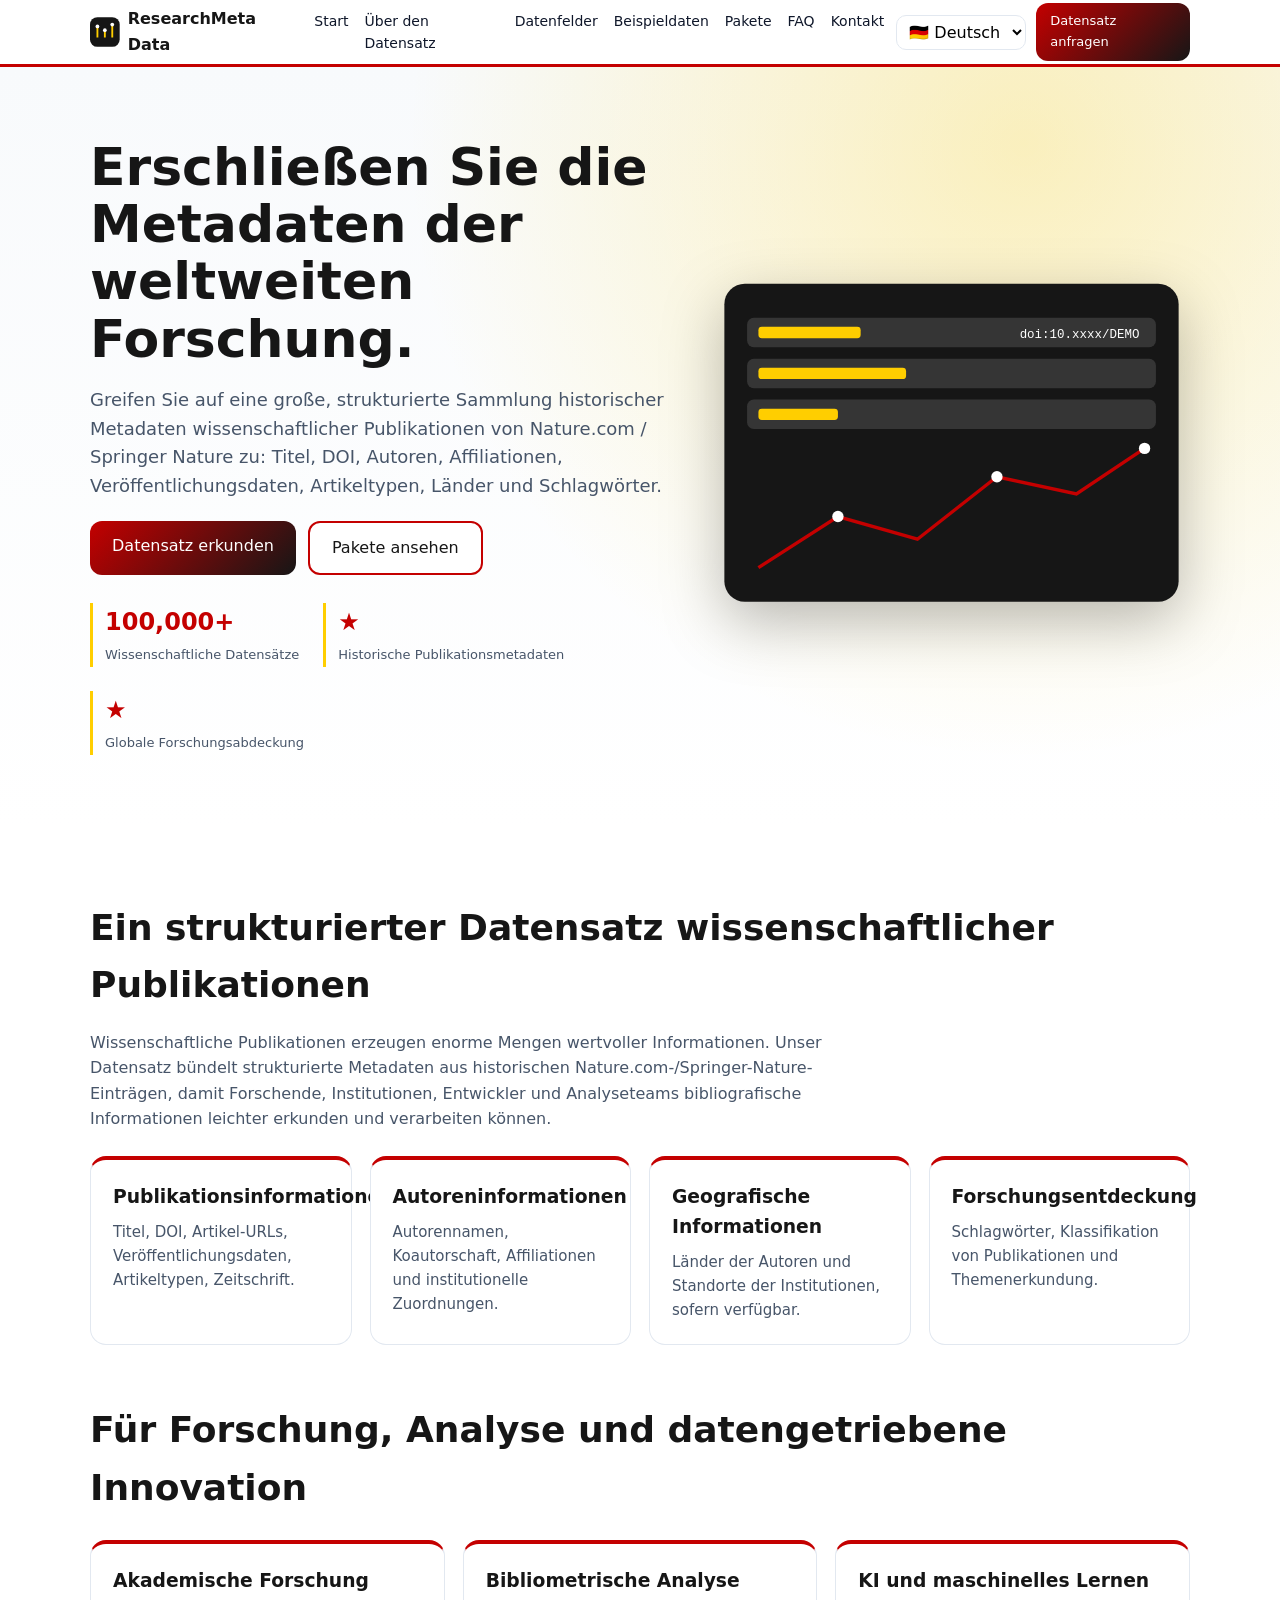
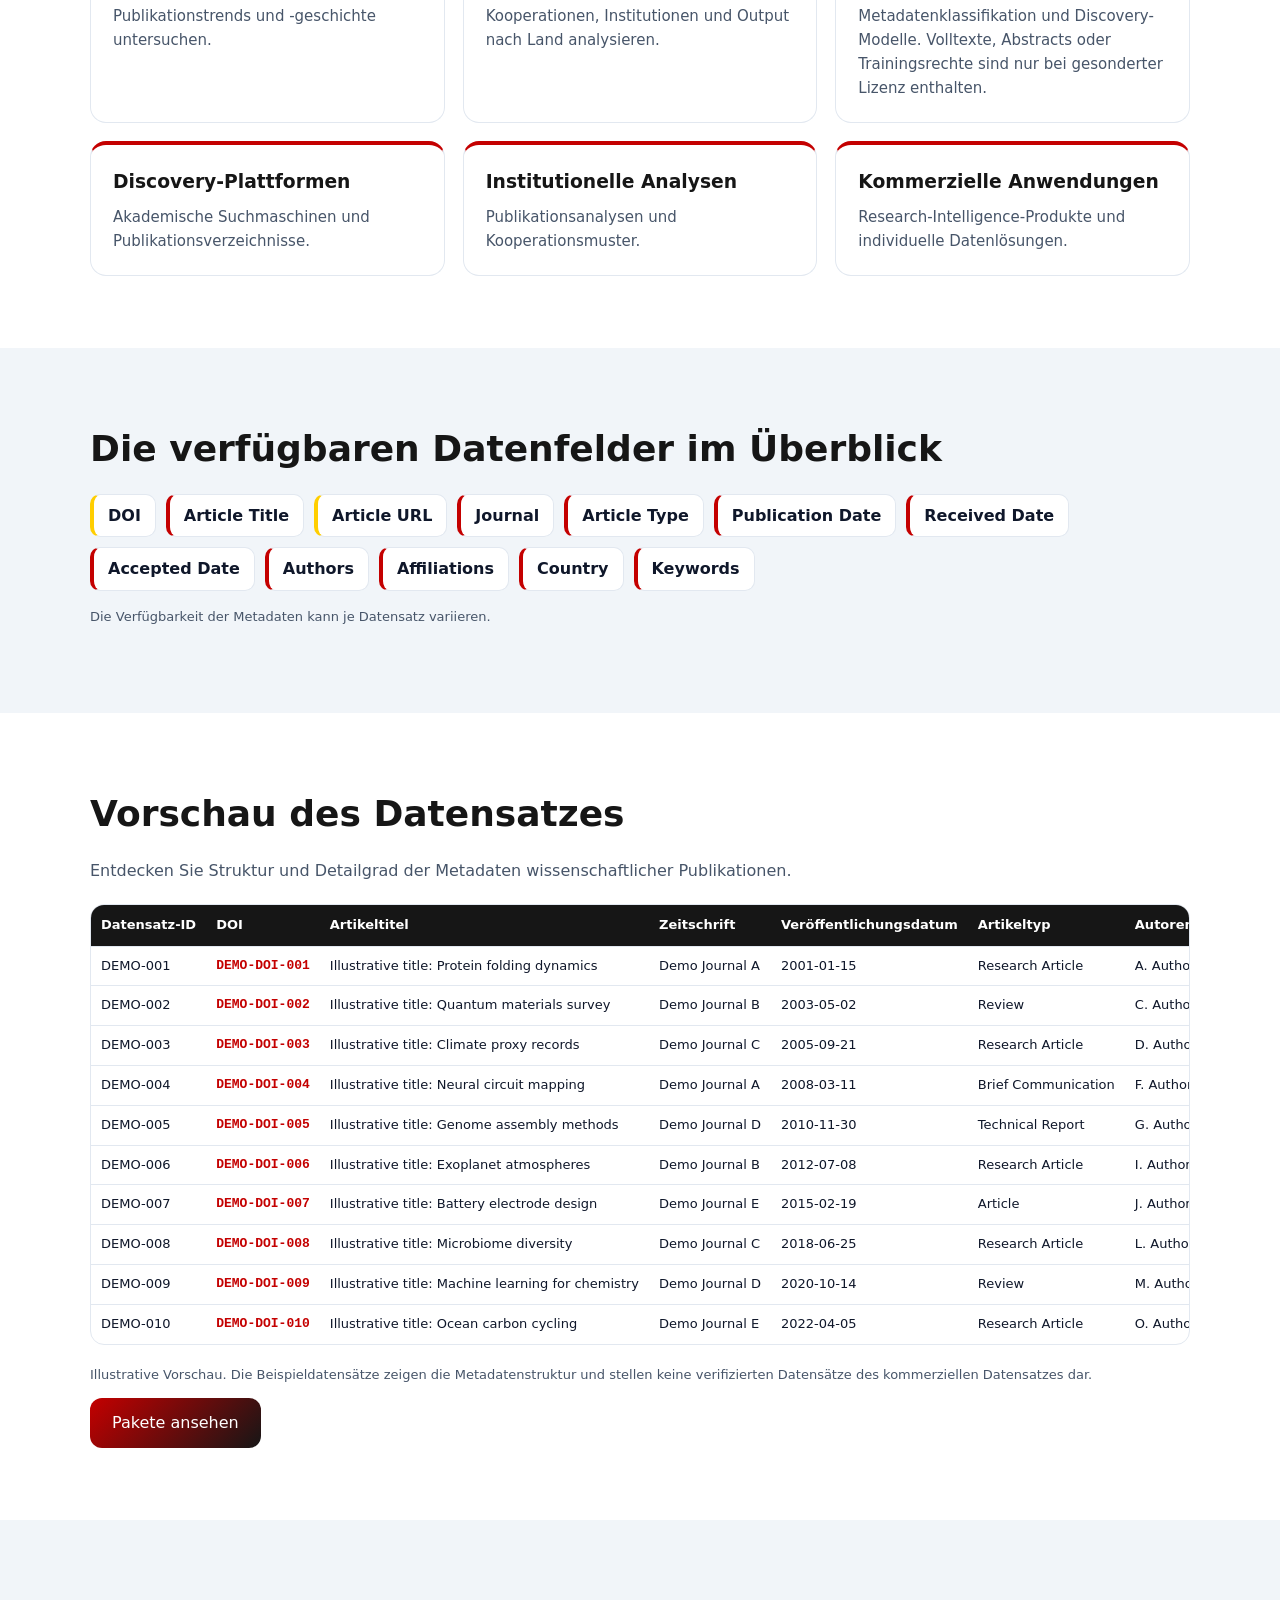
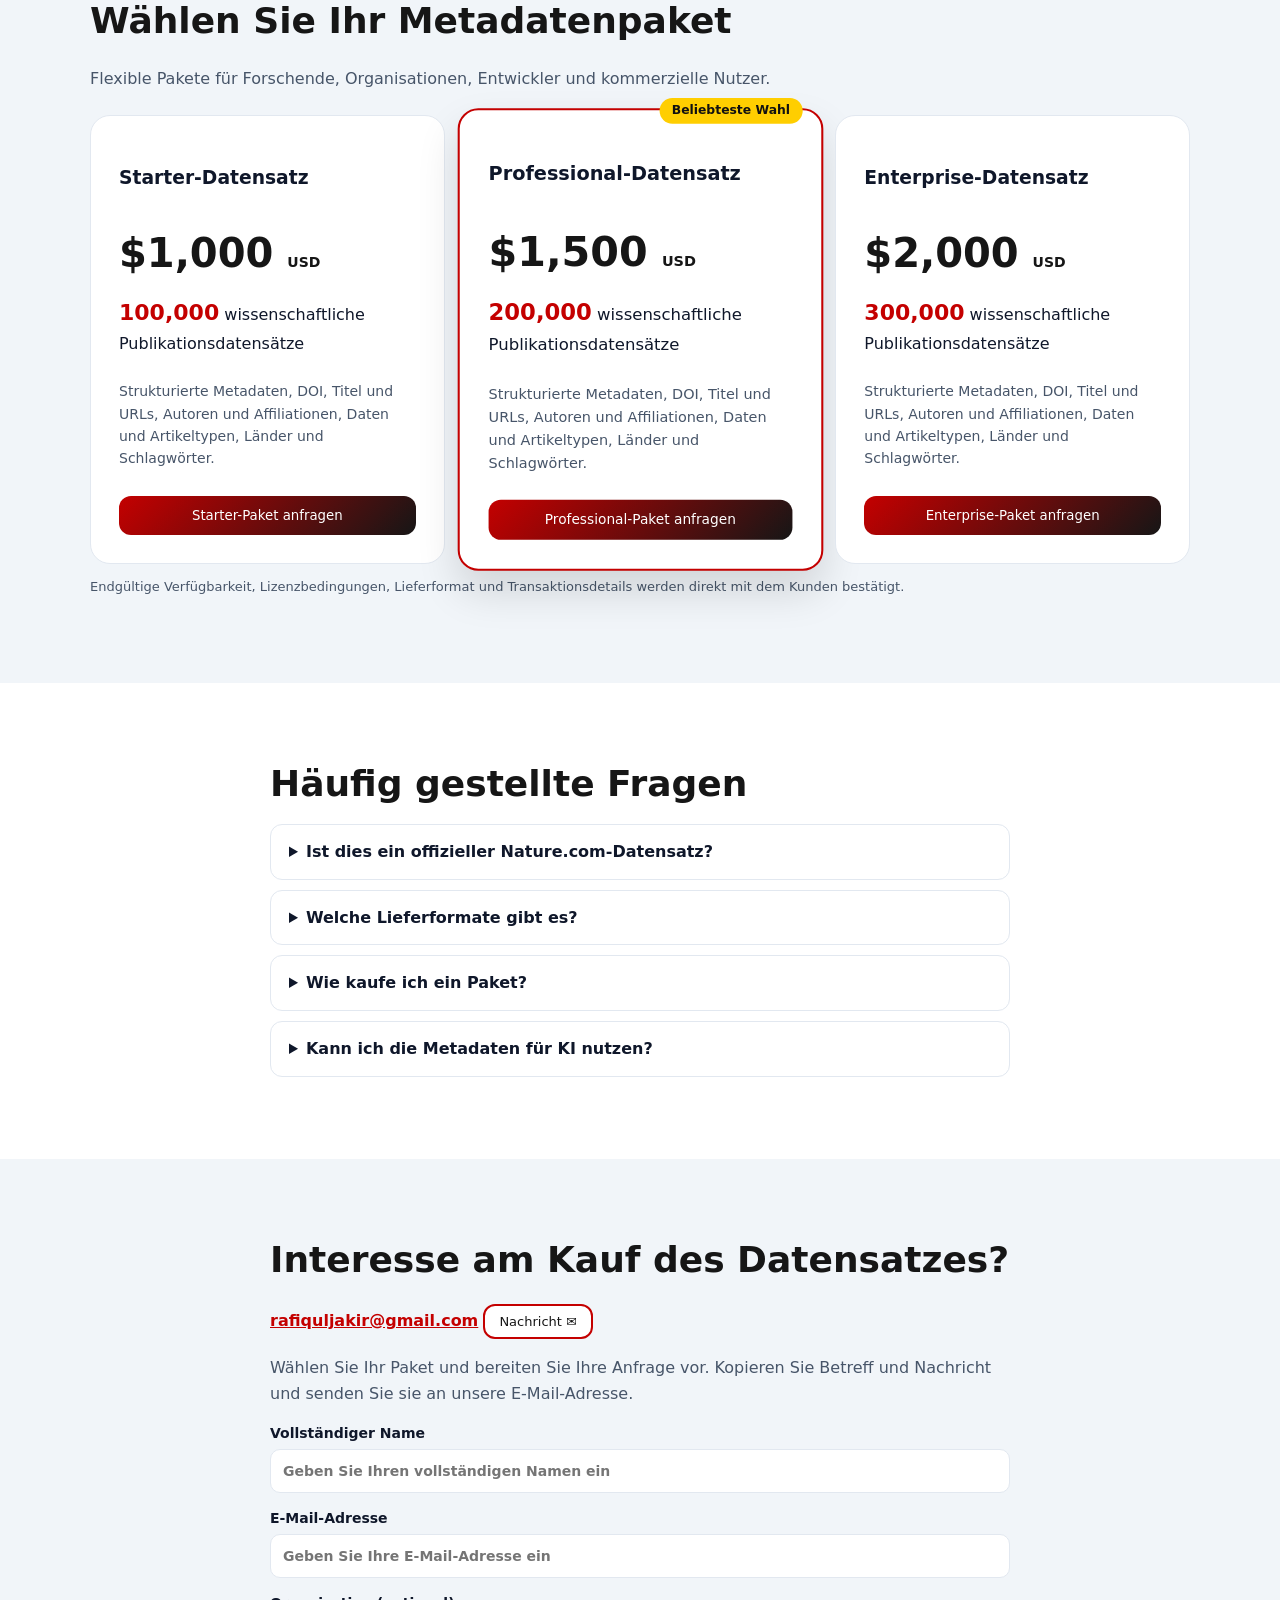
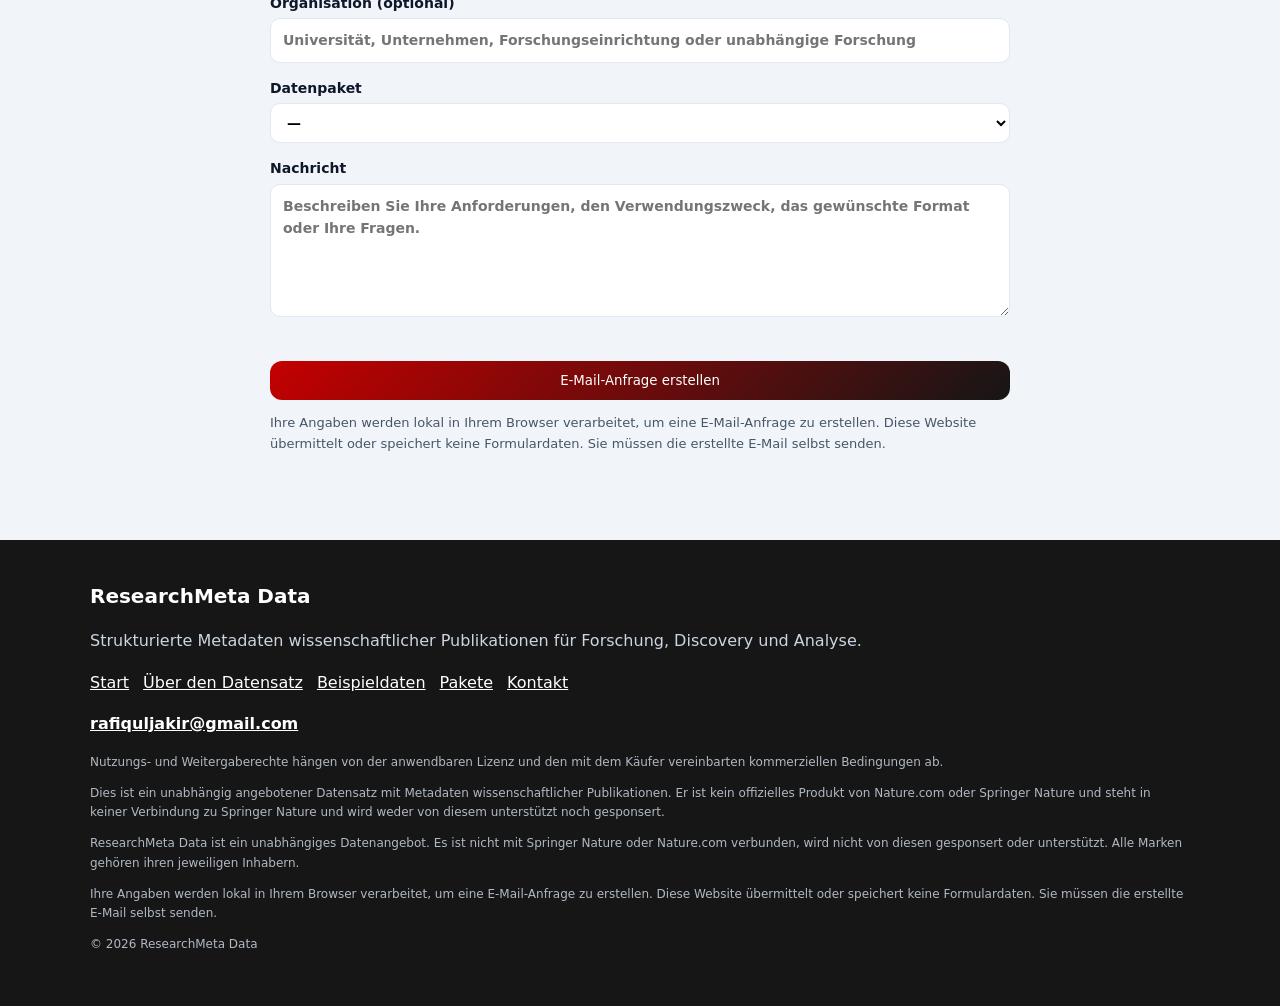
==== de/index.html @ b7a29792 "first commit" ====
<!DOCTYPE html>
<html lang="de" data-theme="de"><head><meta charset="utf-8"><meta name="viewport" content="width=device-width,initial-scale=1">
<title>Nature.com-Metadatensatz | Metadaten wissenschaftlicher Publikationen – ResearchMeta Data</title><meta name="description" content="Unabhängiger Datensatz mit über 100.000 historischen Metadaten wissenschaftlicher Publikationen: DOI, Titel, Autoren, Affiliationen, Länder, Schlagwörter."><meta name="robots" content="index,follow,max-snippet:-1,max-image-preview:large">
<link rel="canonical" href="https://YOUR-USERNAME.github.io/YOUR-REPO/de/"><link rel="alternate" hreflang="en" href="https://YOUR-USERNAME.github.io/YOUR-REPO/"><link rel="alternate" hreflang="es" href="https://YOUR-USERNAME.github.io/YOUR-REPO/es/"><link rel="alternate" hreflang="fr" href="https://YOUR-USERNAME.github.io/YOUR-REPO/fr/"><link rel="alternate" hreflang="it" href="https://YOUR-USERNAME.github.io/YOUR-REPO/it/"><link rel="alternate" hreflang="de" href="https://YOUR-USERNAME.github.io/YOUR-REPO/de/"><link rel="alternate" hreflang="x-default" href="https://YOUR-USERNAME.github.io/YOUR-REPO/">
<meta property="og:type" content="website"><meta property="og:title" content="Nature.com-Metadatensatz | Metadaten wissenschaftlicher Publikationen – ResearchMeta Data"><meta property="og:description" content="Unabhängiger Datensatz mit über 100.000 historischen Metadaten wissenschaftlicher Publikationen: DOI, Titel, Autoren, Affiliationen, Länder, Schlagwörter."><meta property="og:url" content="https://YOUR-USERNAME.github.io/YOUR-REPO/de/"><meta property="og:locale" content="de">
<meta name="twitter:card" content="summary"><meta name="twitter:title" content="Nature.com-Metadatensatz | Metadaten wissenschaftlicher Publikationen – ResearchMeta Data"><meta name="twitter:description" content="Unabhängiger Datensatz mit über 100.000 historischen Metadaten wissenschaftlicher Publikationen: DOI, Titel, Autoren, Affiliationen, Länder, Schlagwörter.">
<link rel="icon" href="../assets/favicon.svg" type="image/svg+xml"><link rel="stylesheet" href="../styles.css">
<script type="application/ld+json">{"@context": "https://schema.org", "@graph": [{"@type": "Organization", "name": "ResearchMeta Data", "url": "https://YOUR-USERNAME.github.io/YOUR-REPO/de/", "email": "rafiquljakir@gmail.com"}, {"@type": "WebSite", "name": "ResearchMeta Data", "url": "https://YOUR-USERNAME.github.io/YOUR-REPO/de/", "inLanguage": "de"}, {"@type": "Dataset", "name": "Scientific Publication Metadata Dataset", "description": "Unabhängiger Datensatz mit über 100.000 historischen Metadaten wissenschaftlicher Publikationen: DOI, Titel, Autoren, Affiliationen, Länder, Schlagwörter.", "url": "https://YOUR-USERNAME.github.io/YOUR-REPO/de/", "inLanguage": "de", "creator": {"@type": "Organization", "name": "ResearchMeta Data"}, "variableMeasured": ["DOI", "Article Title", "Article URL", "Journal", "Article Type", "Publication Date", "Received Date", "Accepted Date", "Authors", "Affiliations", "Country", "Keywords"]}]}</script></head>
<body><a class="skip" href="#about">Skip to content</a>
<header class="nav"><div class="wrap bar"><a class="brand" href="#home"><svg width="30" height="30" viewBox="0 0 32 32" aria-hidden="true"><rect width="32" height="32" rx="8" fill="var(--b)"/><g fill="none" stroke="var(--c)" stroke-width="2"><path d="M8 22V10M16 22V14M24 22V8"/></g><circle cx="8" cy="10" r="2" fill="#fff"/><circle cx="16" cy="14" r="2" fill="#fff"/><circle cx="24" cy="8" r="2" fill="#fff"/></svg>ResearchMeta Data</a>
<nav id="menu" aria-label="Main"><a href="#home">Start</a><a href="#about">Über den Datensatz</a><a href="#fields">Datenfelder</a><a href="#sample">Beispieldaten</a><a href="#packages">Pakete</a><a href="#faq">FAQ</a><a href="#contact">Kontakt</a></nav>
<div class="right"><select id="lang" aria-label="Language"><option value="../" data-l="en">🇬🇧 English</option><option value="../es/" data-l="es">🇪🇸 Español</option><option value="../fr/" data-l="fr">🇫🇷 Français</option><option value="../it/" data-l="it">🇮🇹 Italiano</option><option value="../de/" selected data-l="de">🇩🇪 Deutsch</option></select><a class="btn sm" href="#contact">Datensatz anfragen</a><button id="burger" aria-label="Menu" aria-expanded="false">☰</button></div></div></header>
<main>
<section id="home" class="hero"><div class="wrap two"><div><h1>Erschließen Sie die Metadaten der weltweiten Forschung.</h1><p class="lead">Greifen Sie auf eine große, strukturierte Sammlung historischer Metadaten wissenschaftlicher Publikationen von Nature.com / Springer Nature zu: Titel, DOI, Autoren, Affiliationen, Veröffentlichungsdaten, Artikeltypen, Länder und Schlagwörter.</p>
<div class="cta"><a class="btn" href="#about">Datensatz erkunden</a><a class="btn ghost" href="#packages">Pakete ansehen</a></div><div class="stats"><div><b>100,000+</b><span>Wissenschaftliche Datensätze</span></div><div><b>★</b><span>Historische Publikationsmetadaten</span></div><div><b>★</b><span>Globale Forschungsabdeckung</span></div></div></div>
<div class="viz" aria-hidden="true"><svg viewBox="0 0 420 320"><rect x="10" y="20" width="400" height="280" rx="18" fill="var(--b)"/><g fill="#ffffff22"><rect x="30" y="50" width="360" height="26" rx="6"/><rect x="30" y="86" width="360" height="26" rx="6"/><rect x="30" y="122" width="360" height="26" rx="6"/></g><g fill="var(--c)"><rect x="40" y="58" width="90" height="10" rx="3"/><rect x="40" y="94" width="130" height="10" rx="3"/><rect x="40" y="130" width="70" height="10" rx="3"/></g><g stroke="var(--a)" stroke-width="3" fill="none"><polyline points="40,270 110,225 180,245 250,190 320,205 380,165"/></g><g fill="#fff"><circle cx="110" cy="225" r="5"/><circle cx="250" cy="190" r="5"/><circle cx="380" cy="165" r="5"/></g><text x="270" y="68" fill="#fff" font-size="11" font-family="monospace">doi:10.xxxx/DEMO</text></svg></div></div></section>
<section id="about" class="sec"><div class="wrap"><h2>Ein strukturierter Datensatz wissenschaftlicher Publikationen</h2><p class="sub">Wissenschaftliche Publikationen erzeugen enorme Mengen wertvoller Informationen. Unser Datensatz bündelt strukturierte Metadaten aus historischen Nature.com-/Springer-Nature-Einträgen, damit Forschende, Institutionen, Entwickler und Analyseteams bibliografische Informationen leichter erkunden und verarbeiten können.</p><div class="grid4"><article class="card"><h3>Publikationsinformationen</h3><p>Titel, DOI, Artikel-URLs, Veröffentlichungsdaten, Artikeltypen, Zeitschrift.</p></article><article class="card"><h3>Autoreninformationen</h3><p>Autorennamen, Koautorschaft, Affiliationen und institutionelle Zuordnungen.</p></article><article class="card"><h3>Geografische Informationen</h3><p>Länder der Autoren und Standorte der Institutionen, sofern verfügbar.</p></article><article class="card"><h3>Forschungsentdeckung</h3><p>Schlagwörter, Klassifikation von Publikationen und Themenerkundung.</p></article></div>
<h2 class="mt">Für Forschung, Analyse und datengetriebene Innovation</h2><div class="grid3"><article class="card"><h3>Akademische Forschung</h3><p>Publikationstrends und -geschichte untersuchen.</p></article><article class="card"><h3>Bibliometrische Analyse</h3><p>Kooperationen, Institutionen und Output nach Land analysieren.</p></article><article class="card"><h3>KI und maschinelles Lernen</h3><p>Metadatenklassifikation und Discovery-Modelle. Volltexte, Abstracts oder Trainingsrechte sind nur bei gesonderter Lizenz enthalten.</p></article><article class="card"><h3>Discovery-Plattformen</h3><p>Akademische Suchmaschinen und Publikationsverzeichnisse.</p></article><article class="card"><h3>Institutionelle Analysen</h3><p>Publikationsanalysen und Kooperationsmuster.</p></article><article class="card"><h3>Kommerzielle Anwendungen</h3><p>Research-Intelligence-Produkte und individuelle Datenlösungen.</p></article></div></div></section>
<section id="fields" class="sec alt"><div class="wrap"><h2>Die verfügbaren Datenfelder im Überblick</h2><ul class="chips"><li class="f-id">DOI</li><li class="f-text">Article Title</li><li class="f-link">Article URL</li><li class="f-text">Journal</li><li class="f-text">Article Type</li><li class="f-date">Publication Date</li><li class="f-date">Received Date</li><li class="f-date">Accepted Date</li><li class="f-people">Authors</li><li class="f-people">Affiliations</li><li class="f-geo">Country</li><li class="f-text">Keywords</li></ul><p class="note">Die Verfügbarkeit der Metadaten kann je Datensatz variieren.</p></div></section>
<section id="sample" class="sec"><div class="wrap"><h2>Vorschau des Datensatzes</h2><p class="sub">Entdecken Sie Struktur und Detailgrad der Metadaten wissenschaftlicher Publikationen.</p><div class="tw"><table><thead><tr><th>Datensatz-ID</th><th>DOI</th><th>Artikeltitel</th><th>Zeitschrift</th><th>Veröffentlichungsdatum</th><th>Artikeltyp</th><th>Autoren</th><th>Affiliation</th><th>Land</th><th>Schlagwörter</th></tr></thead><tbody id="rows"></tbody></table></div><p class="note">Illustrative Vorschau. Die Beispieldatensätze zeigen die Metadatenstruktur und stellen keine verifizierten Datensätze des kommerziellen Datensatzes dar.</p><a class="btn" href="#packages">Pakete ansehen</a></div></section>
<section id="packages" class="sec alt"><div class="wrap"><h2>Wählen Sie Ihr Metadatenpaket</h2><p class="sub">Flexible Pakete für Forschende, Organisationen, Entwickler und kommerzielle Nutzer.</p><div class="grid3 pr"><article class="price"><h3>Starter-Datensatz</h3><div class="amt">$1,000 <small>USD</small></div><div class="recs"><b>100,000</b> wissenschaftliche Publikationsdatensätze</div><p>Strukturierte Metadaten, DOI, Titel und URLs, Autoren und Affiliationen, Daten und Artikeltypen, Länder und Schlagwörter.</p><button class="btn" data-pkg="s">Starter-Paket anfragen</button></article><article class="price pop"><span class="badge">Beliebteste Wahl</span><h3>Professional-Datensatz</h3><div class="amt">$1,500 <small>USD</small></div><div class="recs"><b>200,000</b> wissenschaftliche Publikationsdatensätze</div><p>Strukturierte Metadaten, DOI, Titel und URLs, Autoren und Affiliationen, Daten und Artikeltypen, Länder und Schlagwörter.</p><button class="btn" data-pkg="p">Professional-Paket anfragen</button></article><article class="price"><h3>Enterprise-Datensatz</h3><div class="amt">$2,000 <small>USD</small></div><div class="recs"><b>300,000</b> wissenschaftliche Publikationsdatensätze</div><p>Strukturierte Metadaten, DOI, Titel und URLs, Autoren und Affiliationen, Daten und Artikeltypen, Länder und Schlagwörter.</p><button class="btn" data-pkg="e">Enterprise-Paket anfragen</button></article></div><p class="note">Endgültige Verfügbarkeit, Lizenzbedingungen, Lieferformat und Transaktionsdetails werden direkt mit dem Kunden bestätigt.</p></div></section>
<section id="faq" class="sec"><div class="wrap narrow"><h2>Häufig gestellte Fragen</h2><details><summary>Ist dies ein offizieller Nature.com-Datensatz?</summary><p>Nein. Es ist ein unabhängig angebotener Metadatensatz ohne Verbindung zu Springer Nature.</p></details><details><summary>Welche Lieferformate gibt es?</summary><p>Das gewünschte Format kann während der Anfrage besprochen werden.</p></details><details><summary>Wie kaufe ich ein Paket?</summary><p>Wählen Sie ein Paket, erstellen Sie die Anfrage im Kontaktbereich und senden Sie sie selbst aus Ihrem E-Mail-Programm. Es wird nichts automatisch gesendet.</p></details><details><summary>Kann ich die Metadaten für KI nutzen?</summary><p>Die Metadaten können Klassifikations- und Discovery-Experimente unterstützen. Die Rechte hängen von der vereinbarten Lizenz ab.</p></details></div></section>
<section id="contact" class="sec alt"><div class="wrap narrow"><h2>Interesse am Kauf des Datensatzes?</h2><p class="sub"><a class="mail" href="mailto:rafiquljakir@gmail.com">rafiquljakir@gmail.com</a> <button class="btn ghost sm" id="cpmail" type="button">Nachricht ✉</button></p><p class="sub">Wählen Sie Ihr Paket und bereiten Sie Ihre Anfrage vor. Kopieren Sie Betreff und Nachricht und senden Sie sie an unsere E-Mail-Adresse.</p>
<div id="f" class="form"><label>Vollständiger Name<input id="n" required placeholder="Geben Sie Ihren vollständigen Namen ein" autocomplete="name"></label><label>E-Mail-Adresse<input id="e" type="email" required placeholder="Geben Sie Ihre E-Mail-Adresse ein" autocomplete="email"></label>
<label>Organisation (optional)<input id="o" placeholder="Universität, Unternehmen, Forschungseinrichtung oder unabhängige Forschung"></label><label>Datenpaket<select id="p"><option value="">—</option><option value="s">Starter-Datensatz — 100.000 Datensätze — 1.000 $</option><option value="p">Professional-Datensatz — 200.000 Datensätze — 1.500 $</option><option value="e">Enterprise-Datensatz — 300.000 Datensätze — 2.000 $</option><option value="c">Anfrage für individuellen Datensatz</option></select></label>
<label>Nachricht<textarea id="m" rows="5" placeholder="Beschreiben Sie Ihre Anforderungen, den Verwendungszweck, das gewünschte Format oder Ihre Fragen."></textarea></label><p id="err" class="err" role="alert"></p><button class="btn" id="gen" type="button">E-Mail-Anfrage erstellen</button></div>
<p class="note">Ihre Angaben werden lokal in Ihrem Browser verarbeitet, um eine E-Mail-Anfrage zu erstellen. Diese Website übermittelt oder speichert keine Formulardaten. Sie müssen die erstellte E-Mail selbst senden.</p>
<div id="out" class="mailcard" hidden><p><b>An:</b> rafiquljakir@gmail.com</p><p><b>Betreff:</b></p><pre id="os" tabindex="0"></pre><p><b>Nachricht:</b></p><pre id="ob" tabindex="0"></pre>
<div class="cta"><button class="btn" id="c1" type="button">Betreff kopieren</button><button class="btn" id="c2" type="button">Nachricht kopieren</button><button class="btn ghost" id="c3" type="button">Gesamte E-Mail kopieren</button><a class="btn" id="open" href="#">E-Mail-Programm öffnen</a></div><p id="ok" role="status" class="ok"></p></div></div></section>
</main>
<footer class="foot"><div class="wrap"><b>ResearchMeta Data</b><p>Strukturierte Metadaten wissenschaftlicher Publikationen für Forschung, Discovery und Analyse.</p><nav><a href="#home">Start</a><a href="#about">Über den Datensatz</a><a href="#sample">Beispieldaten</a><a href="#packages">Pakete</a><a href="#contact">Kontakt</a></nav>
<p><a class="mail" href="mailto:rafiquljakir@gmail.com">rafiquljakir@gmail.com</a></p><p class="small" id="licence">Nutzungs- und Weitergaberechte hängen von der anwendbaren Lizenz und den mit dem Käufer vereinbarten kommerziellen Bedingungen ab.</p><p class="small">Dies ist ein unabhängig angebotener Datensatz mit Metadaten wissenschaftlicher Publikationen. Er ist kein offizielles Produkt von Nature.com oder Springer Nature und steht in keiner Verbindung zu Springer Nature und wird weder von diesem unterstützt noch gesponsert.</p><p class="small">ResearchMeta Data ist ein unabhängiges Datenangebot. Es ist nicht mit Springer Nature oder Nature.com verbunden, wird nicht von diesen gesponsert oder unterstützt. Alle Marken gehören ihren jeweiligen Inhabern.</p><p class="small">Ihre Angaben werden lokal in Ihrem Browser verarbeitet, um eine E-Mail-Anfrage zu erstellen. Diese Website übermittelt oder speichert keine Formulardaten. Sie müssen die erstellte E-Mail selbst senden.</p><p class="small">© <span id="yr">2026</span> ResearchMeta Data</p></div></footer>
<script type="application/json" id="i18n">{"subj": ["Kaufanfrage Datensatz – Starter (100.000 Datensätze)", "Kaufanfrage Datensatz – Professional (200.000 Datensätze)", "Kaufanfrage Datensatz – Enterprise (300.000 Datensätze)", "Kaufanfrage Datensatz – Individueller Datensatz"], "body": "Sehr geehrtes ResearchMeta-Data-Team,\n\nich interessiere mich für den Kauf Ihres Datensatzes mit Metadaten wissenschaftlicher Publikationen.\n\nMeine Angaben:\n\nVollständiger Name: {name}\nE-Mail-Adresse: {email}\nOrganisation: {org}\nGewähltes Paket: {pkg}\nPaketpreis: {price}\n\nNachricht:\n\n{msg}\n\nIch bitte um weitere Informationen zu Verfügbarkeit, Lizenzbedingungen, Lieferformat und Kaufablauf.\n\nVielen Dank für Ihre Zeit.\n\nMit freundlichen Grüßen\n{name}", "errs": ["Bitte geben Sie Ihren vollständigen Namen ein.", "Bitte geben Sie eine gültige E-Mail-Adresse ein.", "Bitte wählen Sie ein Paket."], "ok": "Erfolgreich kopiert!", "fail": "Kopieren fehlgeschlagen. Markieren Sie den Text und kopieren Sie ihn manuell.", "none": "Keine Angabe", "custom": "Individuelles Angebot", "opts": ["Starter-Datensatz — 100.000 Datensätze — 1.000 $", "Professional-Datensatz — 200.000 Datensätze — 1.500 $", "Enterprise-Datensatz — 300.000 Datensätze — 2.000 $", "Anfrage für individuellen Datensatz"], "email": "rafiquljakir@gmail.com"}</script>
<script src="../data.js" defer></script><script src="../script.js" defer></script></body></html>
---- styles.css ----
:root{--a:#0ea5e9;--b:#0b1f3a;--c:#22d3ee;--ink:#0f172a;--mut:#475569;--bg:#fff;--alt:#f1f5f9;--ln:#e2e8f0}
[data-theme=es]{--a:#c60b1e;--b:#7a0f1a;--c:#ffc400}[data-theme=fr]{--a:#0055a4;--b:#002654;--c:#ef4135}
[data-theme=it]{--a:#009246;--b:#0a4f30;--c:#ce2b37}[data-theme=de]{--a:#c40000;--b:#161616;--c:#ffce00}
*{box-sizing:border-box}html{scroll-behavior:smooth;scroll-padding-top:70px}
body{margin:0;font:16px/1.6 system-ui,-apple-system,Segoe UI,Roboto,sans-serif;color:var(--ink);background:var(--bg)}
.wrap{max-width:1140px;margin:auto;padding:0 20px}.narrow{max-width:780px}
.skip{position:absolute;left:-999px}.skip:focus{left:10px;top:10px;background:#fff;padding:8px;z-index:99}
.nav{position:sticky;top:0;z-index:50;background:#fffffff2;backdrop-filter:blur(8px);border-bottom:3px solid var(--a)}
.bar{display:flex;align-items:center;justify-content:space-between;gap:12px;height:64px}
.brand{display:flex;align-items:center;gap:8px;font-weight:700;color:var(--b);text-decoration:none}
nav#menu{display:flex;gap:16px}nav#menu a{color:var(--ink);text-decoration:none;font-size:14px}nav#menu a:hover{color:var(--a)}
.right{display:flex;align-items:center;gap:10px}select,input,textarea{font:inherit;padding:10px 12px;border:1px solid var(--ln);border-radius:10px;width:100%;background:#fff}
#lang{width:auto;padding:6px 8px}#burger{display:none;background:none;border:0;font-size:24px}
.btn{display:inline-block;background:linear-gradient(135deg,var(--a),var(--b));color:#fff;padding:12px 22px;border-radius:12px;border:0;font:600 15px inherit;font-family:inherit;text-decoration:none;cursor:pointer;transition:transform .15s,box-shadow .15s}
.btn:hover{transform:translateY(-2px);box-shadow:0 8px 20px #0003}.btn.sm{padding:8px 14px;font-size:13px}.btn.ghost{background:#fff;color:var(--b);border:2px solid var(--a)}
:focus-visible{outline:3px solid var(--c);outline-offset:2px}
.hero{background:radial-gradient(circle at 80% 10%,color-mix(in srgb,var(--c) 25%,transparent),transparent 50%),linear-gradient(180deg,#f8fafc,#fff);padding:72px 0}
.two{display:grid;grid-template-columns:1.1fr .9fr;gap:40px;align-items:center}h1{font-size:clamp(32px,5vw,52px);line-height:1.1;margin:0 0 16px;color:var(--b)}
.lead{color:var(--mut);font-size:18px}.cta{display:flex;gap:12px;flex-wrap:wrap;margin:20px 0}
.stats{display:flex;gap:24px;flex-wrap:wrap;margin-top:28px}.stats div{border-left:3px solid var(--c);padding-left:12px}.stats b{display:block;font-size:24px;color:var(--a)}.stats span{font-size:13px;color:var(--mut)}
.viz svg{width:100%;height:auto;filter:drop-shadow(0 20px 30px #0004);animation:fl 6s ease-in-out infinite}@keyframes fl{50%{transform:translateY(-8px)}}
.sec{padding:72px 0}.alt{background:var(--alt)}h2{font-size:clamp(26px,3.5vw,36px);color:var(--b);margin:0 0 12px}.sub{color:var(--mut);max-width:800px}.mt{margin-top:56px}
.grid4{display:grid;grid-template-columns:repeat(auto-fit,minmax(240px,1fr));gap:18px;margin-top:24px}.grid3{display:grid;grid-template-columns:repeat(auto-fit,minmax(280px,1fr));gap:18px;margin-top:24px}
.card{background:#fff;border:1px solid var(--ln);border-top:4px solid var(--a);border-radius:16px;padding:22px}.card h3{margin:0 0 8px;color:var(--b)}.card p{margin:0;color:var(--mut);font-size:15px}
.chips{display:flex;flex-wrap:wrap;gap:10px;list-style:none;padding:0}.chips li{background:#fff;border:1px solid var(--ln);border-left:4px solid var(--a);padding:8px 14px;border-radius:10px;font-weight:600}
.chips .f-id,.chips .f-link{border-left-color:var(--c)}.note{font-size:13px;color:var(--mut)}
.tw{overflow-x:auto;border:1px solid var(--ln);border-radius:14px;margin:20px 0}table{border-collapse:collapse;width:100%;font-size:13px;white-space:nowrap}
th{background:var(--b);color:#fff;text-align:left;padding:10px}td{padding:9px 10px;border-top:1px solid var(--ln)}tr:hover td{background:#f8fafc}td:nth-child(2){color:var(--a);font-family:monospace;font-weight:600}
.pr{align-items:stretch}.price{background:#fff;border:1px solid var(--ln);border-radius:20px;padding:28px;display:flex;flex-direction:column;gap:10px;position:relative}
.price.pop{border:2px solid var(--a);box-shadow:0 20px 40px #0002;transform:scale(1.03)}.badge{position:absolute;top:-12px;right:18px;background:var(--c);color:#111;font-size:12px;font-weight:700;padding:3px 12px;border-radius:99px}
.amt{font-size:40px;font-weight:800;color:var(--b)}.amt small{font-size:14px}.recs b{font-size:22px;color:var(--a)}.price p{color:var(--mut);flex:1;font-size:14px}
details{background:#fff;border:1px solid var(--ln);border-radius:12px;padding:14px 18px;margin:10px 0}summary{cursor:pointer;font-weight:600}
.form{display:grid;gap:14px}label{display:grid;gap:4px;font-weight:600;font-size:14px}.err{color:#b91c1c;margin:0;min-height:1em}
.mail{color:var(--a);font-weight:700}.mailcard{background:#fff;border:1px solid var(--ln);border-left:5px solid var(--a);border-radius:14px;padding:20px;margin-top:20px}
pre{white-space:pre-wrap;background:var(--alt);padding:12px;border-radius:8px;font:14px/1.5 inherit;user-select:all}.ok{color:#047857;font-weight:600}
.foot{background:var(--b);color:#cbd5e1;padding:40px 0}.foot a{color:#fff;margin-right:14px}.foot b{color:#fff;font-size:20px}.small{font-size:12px;opacity:.85}
[hidden]{display:none!important}
@media(max-width:860px){.two{grid-template-columns:1fr}#burger{display:block}nav#menu{display:none;position:absolute;top:64px;left:0;right:0;background:#fff;flex-direction:column;padding:16px 20px;border-bottom:1px solid var(--ln)}nav#menu.open{display:flex}.price.pop{transform:none}}
@media(prefers-reduced-motion:reduce){*{animation:none!important;transition:none!important;scroll-behavior:auto!important}}
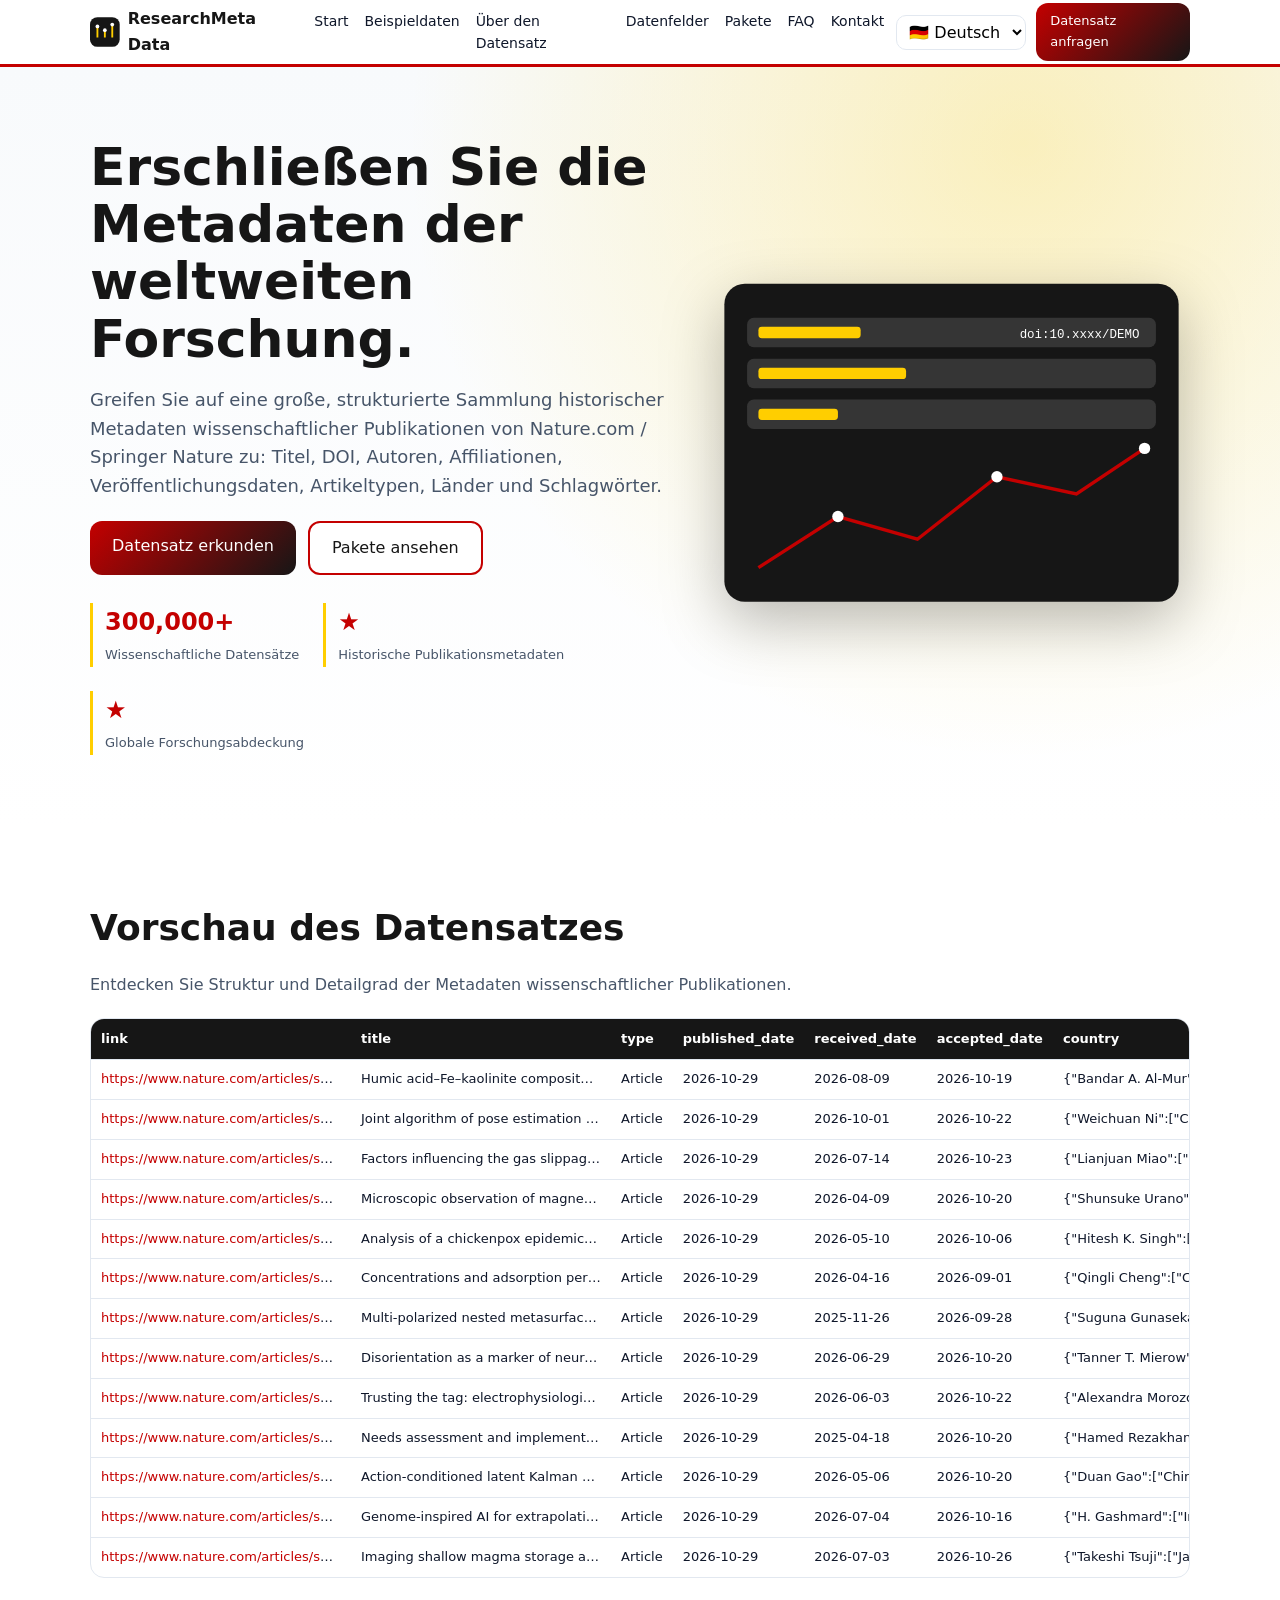
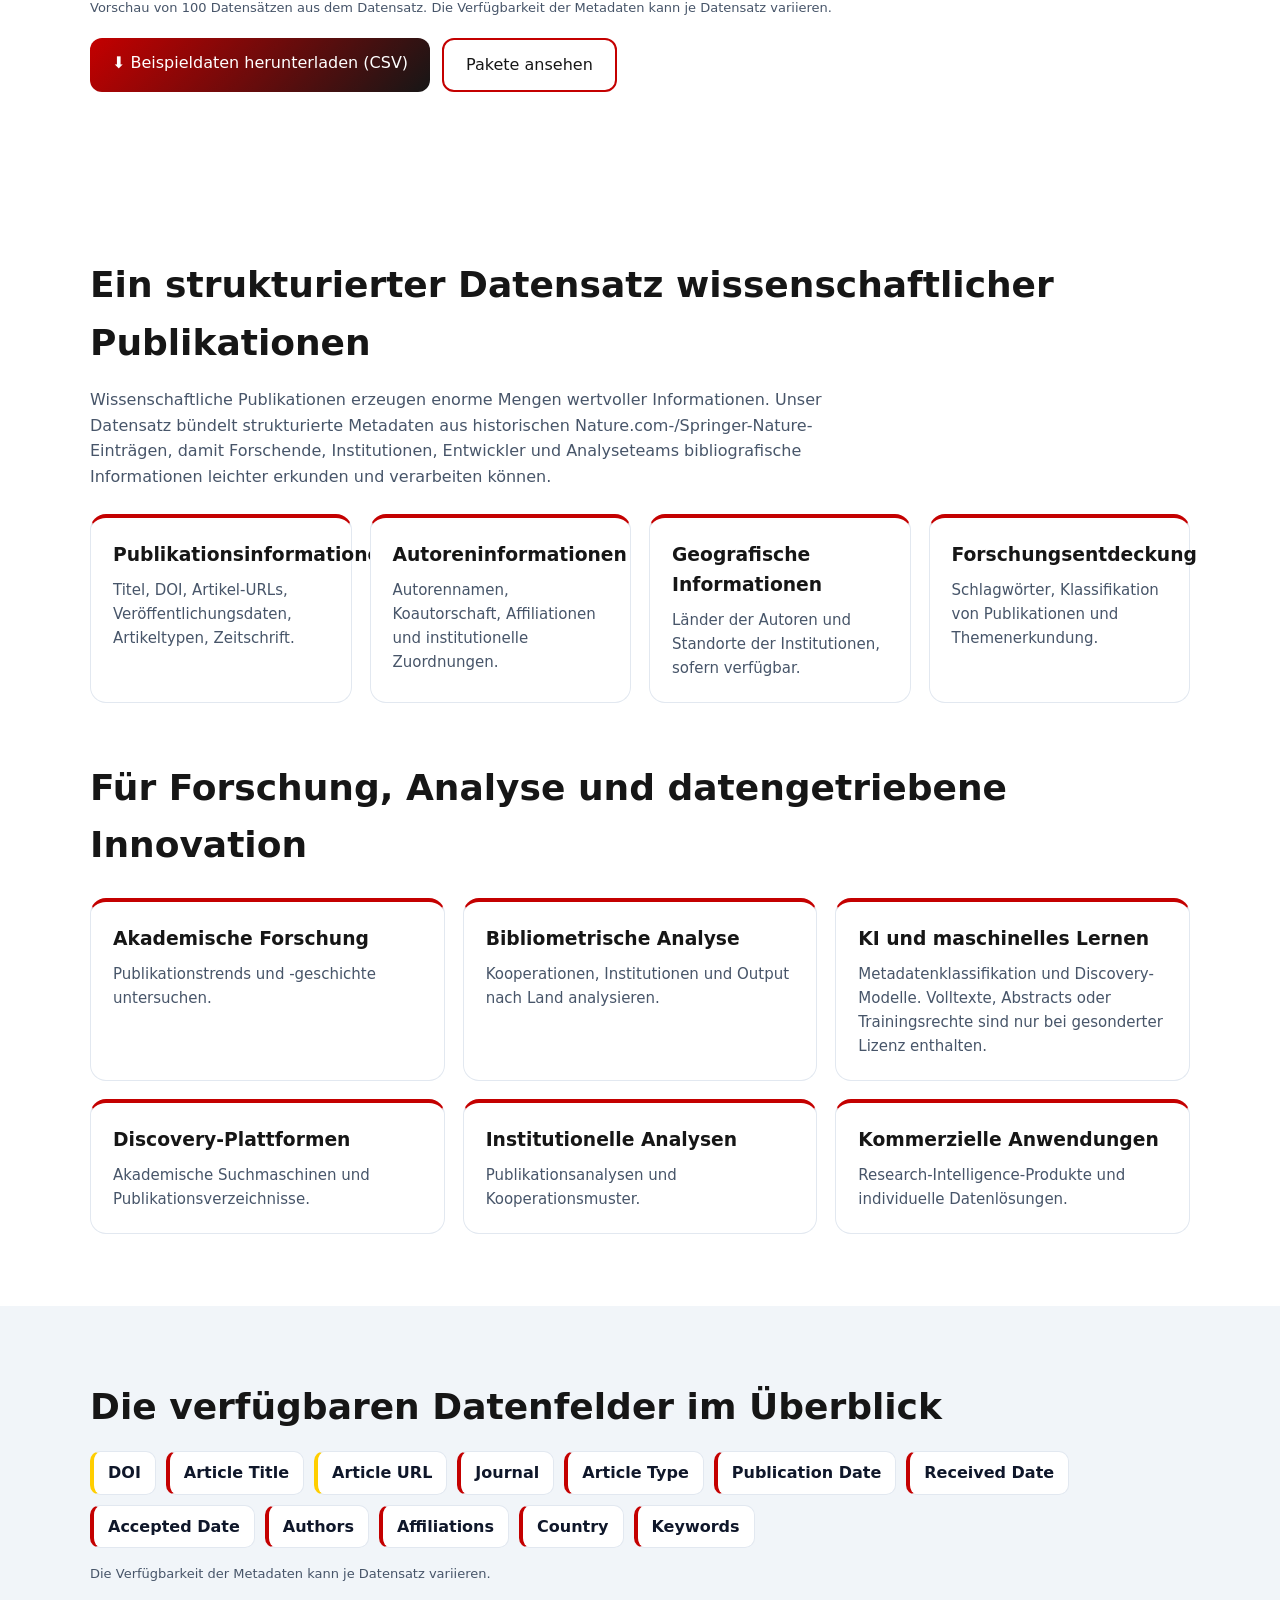
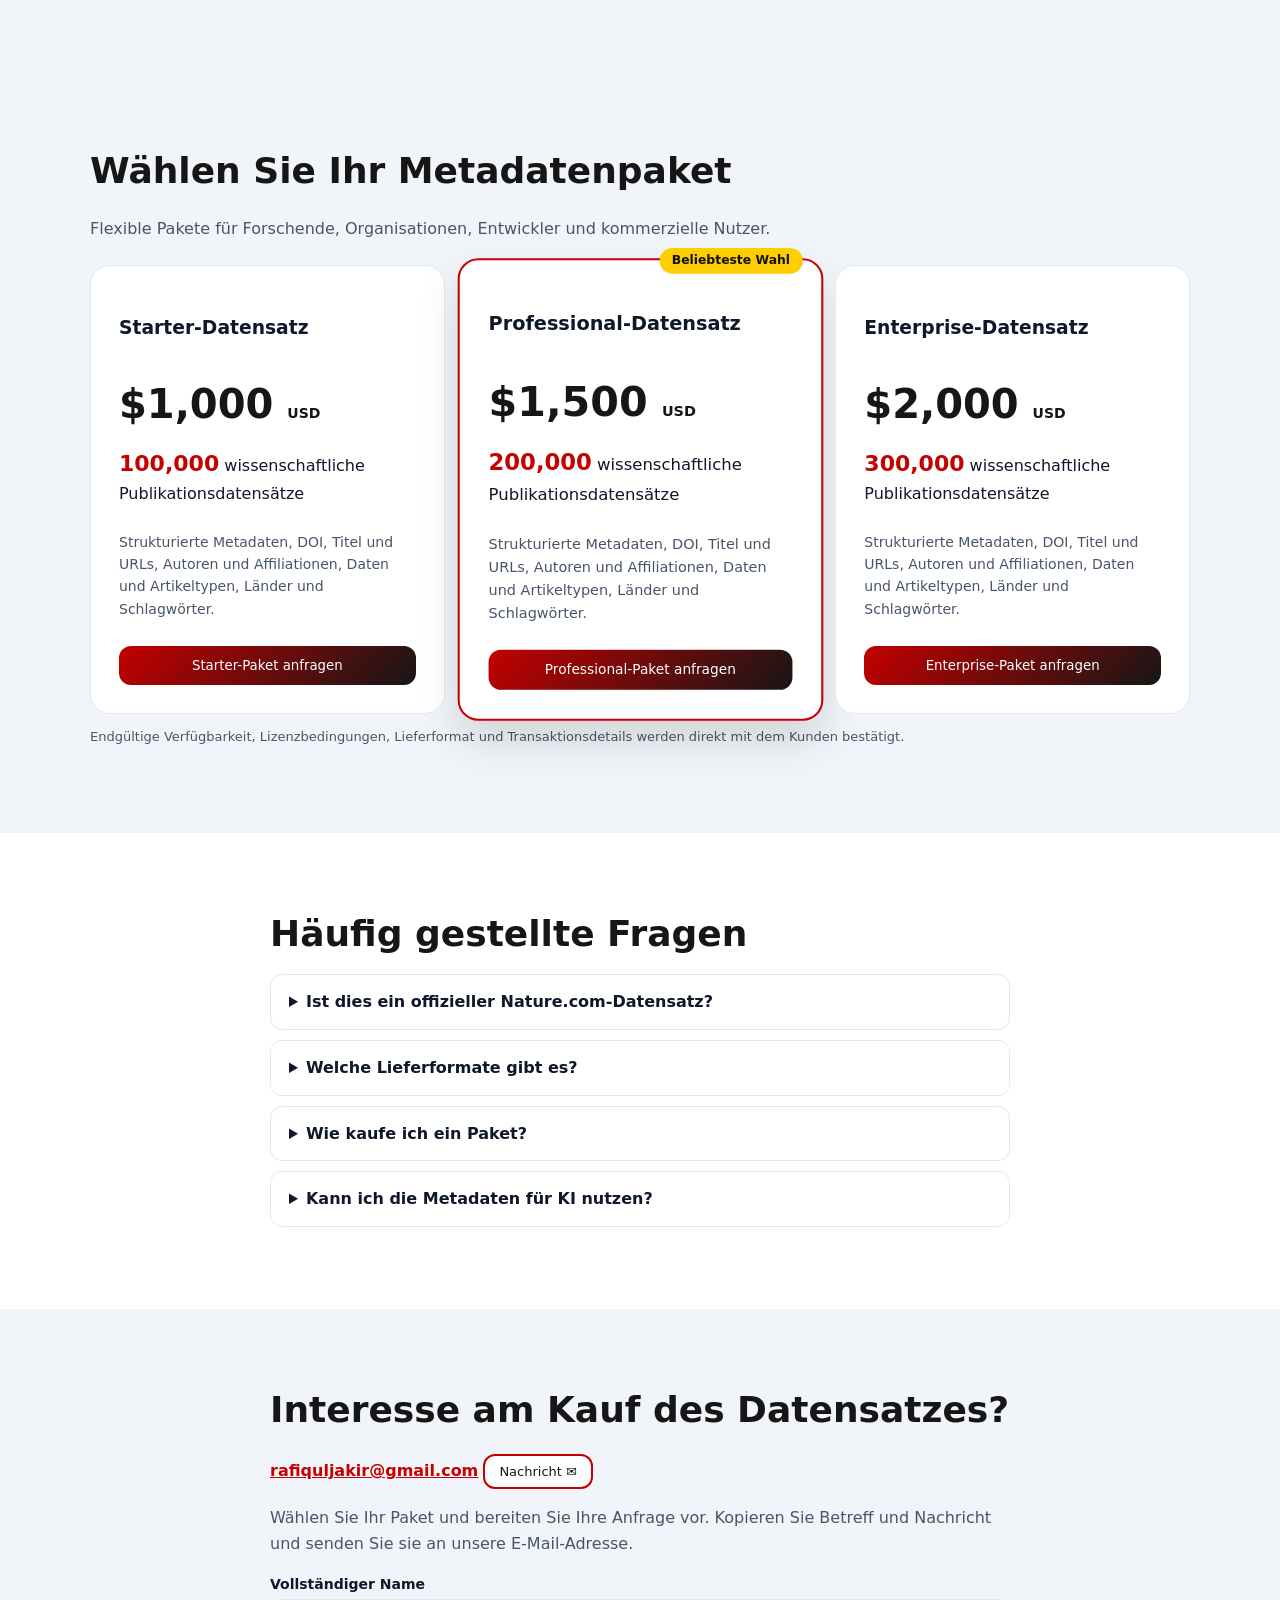
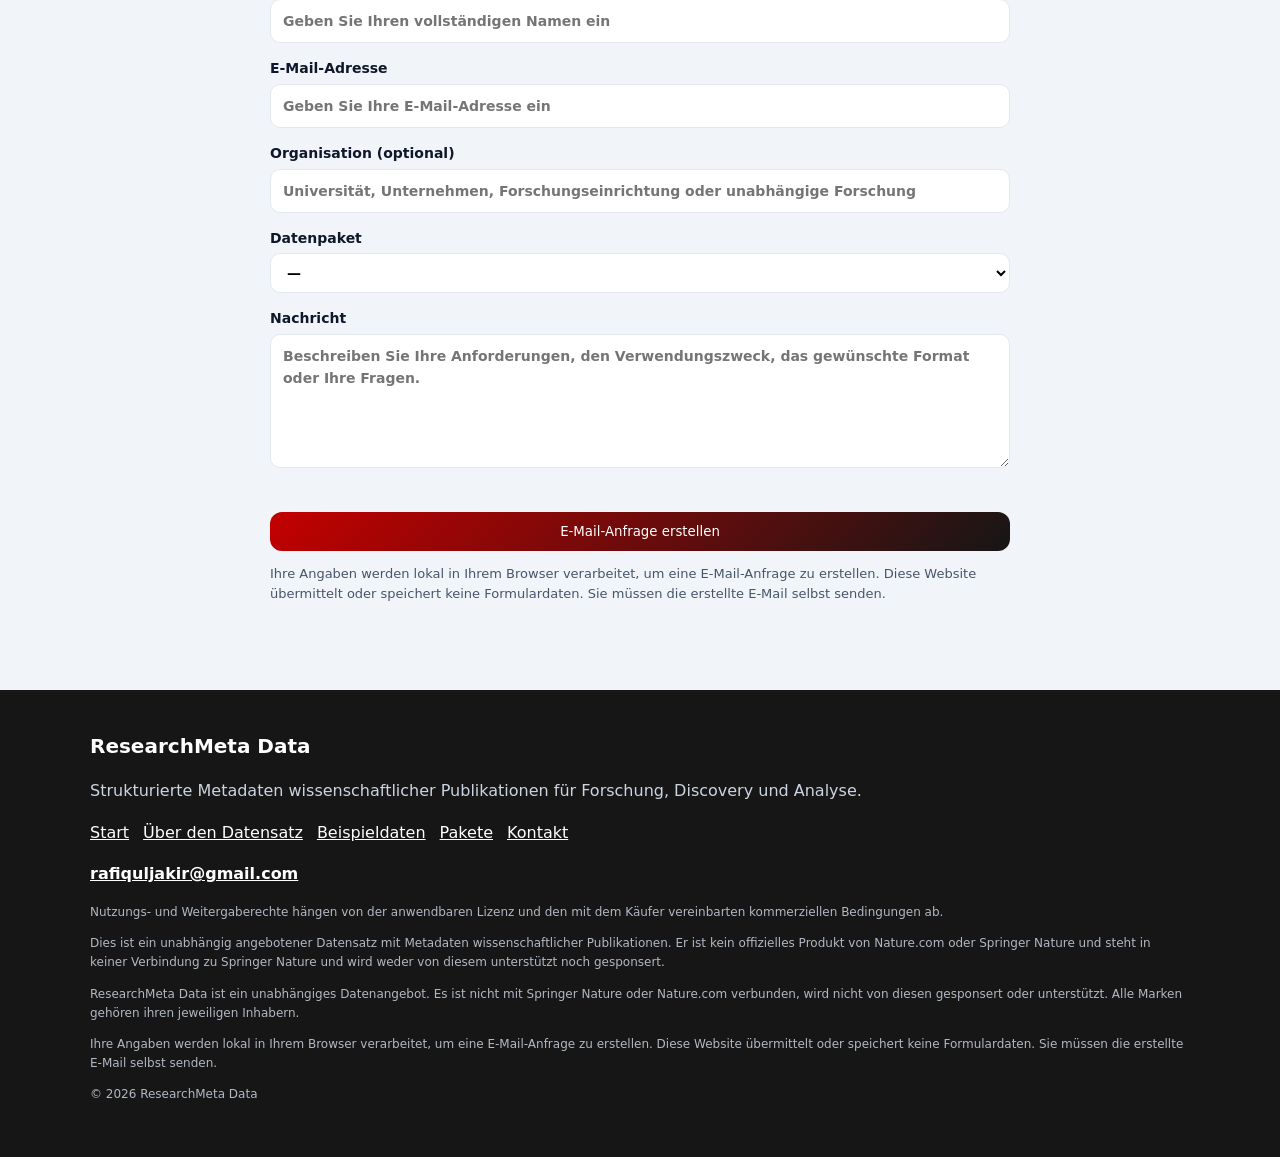
==== commit f527a2d8: "updates" ====
--- a/de/index.html
+++ b/de/index.html
@@ -1,23 +1,23 @@
 <!DOCTYPE html>
 <html lang="de" data-theme="de"><head><meta charset="utf-8"><meta name="viewport" content="width=device-width,initial-scale=1">
-<title>Nature.com-Metadatensatz | Metadaten wissenschaftlicher Publikationen – ResearchMeta Data</title><meta name="description" content="Unabhängiger Datensatz mit über 100.000 historischen Metadaten wissenschaftlicher Publikationen: DOI, Titel, Autoren, Affiliationen, Länder, Schlagwörter."><meta name="robots" content="index,follow,max-snippet:-1,max-image-preview:large">
+<title>Nature.com-Metadatensatz | Metadaten wissenschaftlicher Publikationen – ResearchMeta Data</title><meta name="description" content="Unabhängiger Datensatz mit über 300.000 historischen Metadaten wissenschaftlicher Publikationen: DOI, Titel, Autoren, Affiliationen, Länder, Schlagwörter."><meta name="robots" content="index,follow,max-snippet:-1,max-image-preview:large">
 <link rel="canonical" href="https://YOUR-USERNAME.github.io/YOUR-REPO/de/"><link rel="alternate" hreflang="en" href="https://YOUR-USERNAME.github.io/YOUR-REPO/"><link rel="alternate" hreflang="es" href="https://YOUR-USERNAME.github.io/YOUR-REPO/es/"><link rel="alternate" hreflang="fr" href="https://YOUR-USERNAME.github.io/YOUR-REPO/fr/"><link rel="alternate" hreflang="it" href="https://YOUR-USERNAME.github.io/YOUR-REPO/it/"><link rel="alternate" hreflang="de" href="https://YOUR-USERNAME.github.io/YOUR-REPO/de/"><link rel="alternate" hreflang="x-default" href="https://YOUR-USERNAME.github.io/YOUR-REPO/">
-<meta property="og:type" content="website"><meta property="og:title" content="Nature.com-Metadatensatz | Metadaten wissenschaftlicher Publikationen – ResearchMeta Data"><meta property="og:description" content="Unabhängiger Datensatz mit über 100.000 historischen Metadaten wissenschaftlicher Publikationen: DOI, Titel, Autoren, Affiliationen, Länder, Schlagwörter."><meta property="og:url" content="https://YOUR-USERNAME.github.io/YOUR-REPO/de/"><meta property="og:locale" content="de">
-<meta name="twitter:card" content="summary"><meta name="twitter:title" content="Nature.com-Metadatensatz | Metadaten wissenschaftlicher Publikationen – ResearchMeta Data"><meta name="twitter:description" content="Unabhängiger Datensatz mit über 100.000 historischen Metadaten wissenschaftlicher Publikationen: DOI, Titel, Autoren, Affiliationen, Länder, Schlagwörter.">
+<meta property="og:type" content="website"><meta property="og:title" content="Nature.com-Metadatensatz | Metadaten wissenschaftlicher Publikationen – ResearchMeta Data"><meta property="og:description" content="Unabhängiger Datensatz mit über 300.000 historischen Metadaten wissenschaftlicher Publikationen: DOI, Titel, Autoren, Affiliationen, Länder, Schlagwörter."><meta property="og:url" content="https://YOUR-USERNAME.github.io/YOUR-REPO/de/"><meta property="og:locale" content="de">
+<meta name="twitter:card" content="summary"><meta name="twitter:title" content="Nature.com-Metadatensatz | Metadaten wissenschaftlicher Publikationen – ResearchMeta Data"><meta name="twitter:description" content="Unabhängiger Datensatz mit über 300.000 historischen Metadaten wissenschaftlicher Publikationen: DOI, Titel, Autoren, Affiliationen, Länder, Schlagwörter.">
 <link rel="icon" href="../assets/favicon.svg" type="image/svg+xml"><link rel="stylesheet" href="../styles.css">
-<script type="application/ld+json">{"@context": "https://schema.org", "@graph": [{"@type": "Organization", "name": "ResearchMeta Data", "url": "https://YOUR-USERNAME.github.io/YOUR-REPO/de/", "email": "rafiquljakir@gmail.com"}, {"@type": "WebSite", "name": "ResearchMeta Data", "url": "https://YOUR-USERNAME.github.io/YOUR-REPO/de/", "inLanguage": "de"}, {"@type": "Dataset", "name": "Scientific Publication Metadata Dataset", "description": "Unabhängiger Datensatz mit über 100.000 historischen Metadaten wissenschaftlicher Publikationen: DOI, Titel, Autoren, Affiliationen, Länder, Schlagwörter.", "url": "https://YOUR-USERNAME.github.io/YOUR-REPO/de/", "inLanguage": "de", "creator": {"@type": "Organization", "name": "ResearchMeta Data"}, "variableMeasured": ["DOI", "Article Title", "Article URL", "Journal", "Article Type", "Publication Date", "Received Date", "Accepted Date", "Authors", "Affiliations", "Country", "Keywords"]}]}</script></head>
+<script type="application/ld+json">{"@context": "https://schema.org", "@graph": [{"@type": "Organization", "name": "ResearchMeta Data", "url": "https://YOUR-USERNAME.github.io/YOUR-REPO/de/", "email": "rafiquljakir@gmail.com"}, {"@type": "WebSite", "name": "ResearchMeta Data", "url": "https://YOUR-USERNAME.github.io/YOUR-REPO/de/", "inLanguage": "de"}, {"@type": "Dataset", "name": "Scientific Publication Metadata Dataset", "description": "Unabhängiger Datensatz mit über 300.000 historischen Metadaten wissenschaftlicher Publikationen: DOI, Titel, Autoren, Affiliationen, Länder, Schlagwörter.", "url": "https://YOUR-USERNAME.github.io/YOUR-REPO/de/", "inLanguage": "de", "creator": {"@type": "Organization", "name": "ResearchMeta Data"}, "variableMeasured": ["DOI", "Article Title", "Article URL", "Journal", "Article Type", "Publication Date", "Received Date", "Accepted Date", "Authors", "Affiliations", "Country", "Keywords"]}]}</script></head>
 <body><a class="skip" href="#about">Skip to content</a>
 <header class="nav"><div class="wrap bar"><a class="brand" href="#home"><svg width="30" height="30" viewBox="0 0 32 32" aria-hidden="true"><rect width="32" height="32" rx="8" fill="var(--b)"/><g fill="none" stroke="var(--c)" stroke-width="2"><path d="M8 22V10M16 22V14M24 22V8"/></g><circle cx="8" cy="10" r="2" fill="#fff"/><circle cx="16" cy="14" r="2" fill="#fff"/><circle cx="24" cy="8" r="2" fill="#fff"/></svg>ResearchMeta Data</a>
-<nav id="menu" aria-label="Main"><a href="#home">Start</a><a href="#about">Über den Datensatz</a><a href="#fields">Datenfelder</a><a href="#sample">Beispieldaten</a><a href="#packages">Pakete</a><a href="#faq">FAQ</a><a href="#contact">Kontakt</a></nav>
+<nav id="menu" aria-label="Main"><a href="#home">Start</a><a href="#sample">Beispieldaten</a><a href="#about">Über den Datensatz</a><a href="#fields">Datenfelder</a><a href="#packages">Pakete</a><a href="#faq">FAQ</a><a href="#contact">Kontakt</a></nav>
 <div class="right"><select id="lang" aria-label="Language"><option value="../" data-l="en">🇬🇧 English</option><option value="../es/" data-l="es">🇪🇸 Español</option><option value="../fr/" data-l="fr">🇫🇷 Français</option><option value="../it/" data-l="it">🇮🇹 Italiano</option><option value="../de/" selected data-l="de">🇩🇪 Deutsch</option></select><a class="btn sm" href="#contact">Datensatz anfragen</a><button id="burger" aria-label="Menu" aria-expanded="false">☰</button></div></div></header>
 <main>
 <section id="home" class="hero"><div class="wrap two"><div><h1>Erschließen Sie die Metadaten der weltweiten Forschung.</h1><p class="lead">Greifen Sie auf eine große, strukturierte Sammlung historischer Metadaten wissenschaftlicher Publikationen von Nature.com / Springer Nature zu: Titel, DOI, Autoren, Affiliationen, Veröffentlichungsdaten, Artikeltypen, Länder und Schlagwörter.</p>
-<div class="cta"><a class="btn" href="#about">Datensatz erkunden</a><a class="btn ghost" href="#packages">Pakete ansehen</a></div><div class="stats"><div><b>100,000+</b><span>Wissenschaftliche Datensätze</span></div><div><b>★</b><span>Historische Publikationsmetadaten</span></div><div><b>★</b><span>Globale Forschungsabdeckung</span></div></div></div>
+<div class="cta"><a class="btn" href="#sample">Datensatz erkunden</a><a class="btn ghost" href="#packages">Pakete ansehen</a></div><div class="stats"><div><b>300,000+</b><span>Wissenschaftliche Datensätze</span></div><div><b>★</b><span>Historische Publikationsmetadaten</span></div><div><b>★</b><span>Globale Forschungsabdeckung</span></div></div></div>
 <div class="viz" aria-hidden="true"><svg viewBox="0 0 420 320"><rect x="10" y="20" width="400" height="280" rx="18" fill="var(--b)"/><g fill="#ffffff22"><rect x="30" y="50" width="360" height="26" rx="6"/><rect x="30" y="86" width="360" height="26" rx="6"/><rect x="30" y="122" width="360" height="26" rx="6"/></g><g fill="var(--c)"><rect x="40" y="58" width="90" height="10" rx="3"/><rect x="40" y="94" width="130" height="10" rx="3"/><rect x="40" y="130" width="70" height="10" rx="3"/></g><g stroke="var(--a)" stroke-width="3" fill="none"><polyline points="40,270 110,225 180,245 250,190 320,205 380,165"/></g><g fill="#fff"><circle cx="110" cy="225" r="5"/><circle cx="250" cy="190" r="5"/><circle cx="380" cy="165" r="5"/></g><text x="270" y="68" fill="#fff" font-size="11" font-family="monospace">doi:10.xxxx/DEMO</text></svg></div></div></section>
+<section id="sample" class="sec"><div class="wrap"><h2>Vorschau des Datensatzes</h2><p class="sub">Entdecken Sie Struktur und Detailgrad der Metadaten wissenschaftlicher Publikationen.</p><div class="tw" tabindex="0"><table><thead><tr><th>link</th><th>title</th><th>type</th><th>published_date</th><th>received_date</th><th>accepted_date</th><th>country</th><th>keywords</th><th>doi</th><th>authors</th><th>affiliations</th><th>source_page</th></tr></thead><tbody id="rows"></tbody></table></div><p class="note">Vorschau von 100 Datensätzen aus dem Datensatz. Die Verfügbarkeit der Metadaten kann je Datensatz variieren.</p><div class="cta"><a class="btn" href="../assets/sample-data.csv" download>⬇ Beispieldaten herunterladen (CSV)</a><a class="btn ghost" href="#packages">Pakete ansehen</a></div></div></section>
 <section id="about" class="sec"><div class="wrap"><h2>Ein strukturierter Datensatz wissenschaftlicher Publikationen</h2><p class="sub">Wissenschaftliche Publikationen erzeugen enorme Mengen wertvoller Informationen. Unser Datensatz bündelt strukturierte Metadaten aus historischen Nature.com-/Springer-Nature-Einträgen, damit Forschende, Institutionen, Entwickler und Analyseteams bibliografische Informationen leichter erkunden und verarbeiten können.</p><div class="grid4"><article class="card"><h3>Publikationsinformationen</h3><p>Titel, DOI, Artikel-URLs, Veröffentlichungsdaten, Artikeltypen, Zeitschrift.</p></article><article class="card"><h3>Autoreninformationen</h3><p>Autorennamen, Koautorschaft, Affiliationen und institutionelle Zuordnungen.</p></article><article class="card"><h3>Geografische Informationen</h3><p>Länder der Autoren und Standorte der Institutionen, sofern verfügbar.</p></article><article class="card"><h3>Forschungsentdeckung</h3><p>Schlagwörter, Klassifikation von Publikationen und Themenerkundung.</p></article></div>
 <h2 class="mt">Für Forschung, Analyse und datengetriebene Innovation</h2><div class="grid3"><article class="card"><h3>Akademische Forschung</h3><p>Publikationstrends und -geschichte untersuchen.</p></article><article class="card"><h3>Bibliometrische Analyse</h3><p>Kooperationen, Institutionen und Output nach Land analysieren.</p></article><article class="card"><h3>KI und maschinelles Lernen</h3><p>Metadatenklassifikation und Discovery-Modelle. Volltexte, Abstracts oder Trainingsrechte sind nur bei gesonderter Lizenz enthalten.</p></article><article class="card"><h3>Discovery-Plattformen</h3><p>Akademische Suchmaschinen und Publikationsverzeichnisse.</p></article><article class="card"><h3>Institutionelle Analysen</h3><p>Publikationsanalysen und Kooperationsmuster.</p></article><article class="card"><h3>Kommerzielle Anwendungen</h3><p>Research-Intelligence-Produkte und individuelle Datenlösungen.</p></article></div></div></section>
 <section id="fields" class="sec alt"><div class="wrap"><h2>Die verfügbaren Datenfelder im Überblick</h2><ul class="chips"><li class="f-id">DOI</li><li class="f-text">Article Title</li><li class="f-link">Article URL</li><li class="f-text">Journal</li><li class="f-text">Article Type</li><li class="f-date">Publication Date</li><li class="f-date">Received Date</li><li class="f-date">Accepted Date</li><li class="f-people">Authors</li><li class="f-people">Affiliations</li><li class="f-geo">Country</li><li class="f-text">Keywords</li></ul><p class="note">Die Verfügbarkeit der Metadaten kann je Datensatz variieren.</p></div></section>
-<section id="sample" class="sec"><div class="wrap"><h2>Vorschau des Datensatzes</h2><p class="sub">Entdecken Sie Struktur und Detailgrad der Metadaten wissenschaftlicher Publikationen.</p><div class="tw"><table><thead><tr><th>Datensatz-ID</th><th>DOI</th><th>Artikeltitel</th><th>Zeitschrift</th><th>Veröffentlichungsdatum</th><th>Artikeltyp</th><th>Autoren</th><th>Affiliation</th><th>Land</th><th>Schlagwörter</th></tr></thead><tbody id="rows"></tbody></table></div><p class="note">Illustrative Vorschau. Die Beispieldatensätze zeigen die Metadatenstruktur und stellen keine verifizierten Datensätze des kommerziellen Datensatzes dar.</p><a class="btn" href="#packages">Pakete ansehen</a></div></section>
 <section id="packages" class="sec alt"><div class="wrap"><h2>Wählen Sie Ihr Metadatenpaket</h2><p class="sub">Flexible Pakete für Forschende, Organisationen, Entwickler und kommerzielle Nutzer.</p><div class="grid3 pr"><article class="price"><h3>Starter-Datensatz</h3><div class="amt">$1,000 <small>USD</small></div><div class="recs"><b>100,000</b> wissenschaftliche Publikationsdatensätze</div><p>Strukturierte Metadaten, DOI, Titel und URLs, Autoren und Affiliationen, Daten und Artikeltypen, Länder und Schlagwörter.</p><button class="btn" data-pkg="s">Starter-Paket anfragen</button></article><article class="price pop"><span class="badge">Beliebteste Wahl</span><h3>Professional-Datensatz</h3><div class="amt">$1,500 <small>USD</small></div><div class="recs"><b>200,000</b> wissenschaftliche Publikationsdatensätze</div><p>Strukturierte Metadaten, DOI, Titel und URLs, Autoren und Affiliationen, Daten und Artikeltypen, Länder und Schlagwörter.</p><button class="btn" data-pkg="p">Professional-Paket anfragen</button></article><article class="price"><h3>Enterprise-Datensatz</h3><div class="amt">$2,000 <small>USD</small></div><div class="recs"><b>300,000</b> wissenschaftliche Publikationsdatensätze</div><p>Strukturierte Metadaten, DOI, Titel und URLs, Autoren und Affiliationen, Daten und Artikeltypen, Länder und Schlagwörter.</p><button class="btn" data-pkg="e">Enterprise-Paket anfragen</button></article></div><p class="note">Endgültige Verfügbarkeit, Lizenzbedingungen, Lieferformat und Transaktionsdetails werden direkt mit dem Kunden bestätigt.</p></div></section>
 <section id="faq" class="sec"><div class="wrap narrow"><h2>Häufig gestellte Fragen</h2><details><summary>Ist dies ein offizieller Nature.com-Datensatz?</summary><p>Nein. Es ist ein unabhängig angebotener Metadatensatz ohne Verbindung zu Springer Nature.</p></details><details><summary>Welche Lieferformate gibt es?</summary><p>Das gewünschte Format kann während der Anfrage besprochen werden.</p></details><details><summary>Wie kaufe ich ein Paket?</summary><p>Wählen Sie ein Paket, erstellen Sie die Anfrage im Kontaktbereich und senden Sie sie selbst aus Ihrem E-Mail-Programm. Es wird nichts automatisch gesendet.</p></details><details><summary>Kann ich die Metadaten für KI nutzen?</summary><p>Die Metadaten können Klassifikations- und Discovery-Experimente unterstützen. Die Rechte hängen von der vereinbarten Lizenz ab.</p></details></div></section>
 <section id="contact" class="sec alt"><div class="wrap narrow"><h2>Interesse am Kauf des Datensatzes?</h2><p class="sub"><a class="mail" href="mailto:rafiquljakir@gmail.com">rafiquljakir@gmail.com</a> <button class="btn ghost sm" id="cpmail" type="button">Nachricht ✉</button></p><p class="sub">Wählen Sie Ihr Paket und bereiten Sie Ihre Anfrage vor. Kopieren Sie Betreff und Nachricht und senden Sie sie an unsere E-Mail-Adresse.</p>
@@ -30,5 +30,5 @@
 </main>
 <footer class="foot"><div class="wrap"><b>ResearchMeta Data</b><p>Strukturierte Metadaten wissenschaftlicher Publikationen für Forschung, Discovery und Analyse.</p><nav><a href="#home">Start</a><a href="#about">Über den Datensatz</a><a href="#sample">Beispieldaten</a><a href="#packages">Pakete</a><a href="#contact">Kontakt</a></nav>
 <p><a class="mail" href="mailto:rafiquljakir@gmail.com">rafiquljakir@gmail.com</a></p><p class="small" id="licence">Nutzungs- und Weitergaberechte hängen von der anwendbaren Lizenz und den mit dem Käufer vereinbarten kommerziellen Bedingungen ab.</p><p class="small">Dies ist ein unabhängig angebotener Datensatz mit Metadaten wissenschaftlicher Publikationen. Er ist kein offizielles Produkt von Nature.com oder Springer Nature und steht in keiner Verbindung zu Springer Nature und wird weder von diesem unterstützt noch gesponsert.</p><p class="small">ResearchMeta Data ist ein unabhängiges Datenangebot. Es ist nicht mit Springer Nature oder Nature.com verbunden, wird nicht von diesen gesponsert oder unterstützt. Alle Marken gehören ihren jeweiligen Inhabern.</p><p class="small">Ihre Angaben werden lokal in Ihrem Browser verarbeitet, um eine E-Mail-Anfrage zu erstellen. Diese Website übermittelt oder speichert keine Formulardaten. Sie müssen die erstellte E-Mail selbst senden.</p><p class="small">© <span id="yr">2026</span> ResearchMeta Data</p></div></footer>
-<script type="application/json" id="i18n">{"subj": ["Kaufanfrage Datensatz – Starter (100.000 Datensätze)", "Kaufanfrage Datensatz – Professional (200.000 Datensätze)", "Kaufanfrage Datensatz – Enterprise (300.000 Datensätze)", "Kaufanfrage Datensatz – Individueller Datensatz"], "body": "Sehr geehrtes ResearchMeta-Data-Team,\n\nich interessiere mich für den Kauf Ihres Datensatzes mit Metadaten wissenschaftlicher Publikationen.\n\nMeine Angaben:\n\nVollständiger Name: {name}\nE-Mail-Adresse: {email}\nOrganisation: {org}\nGewähltes Paket: {pkg}\nPaketpreis: {price}\n\nNachricht:\n\n{msg}\n\nIch bitte um weitere Informationen zu Verfügbarkeit, Lizenzbedingungen, Lieferformat und Kaufablauf.\n\nVielen Dank für Ihre Zeit.\n\nMit freundlichen Grüßen\n{name}", "errs": ["Bitte geben Sie Ihren vollständigen Namen ein.", "Bitte geben Sie eine gültige E-Mail-Adresse ein.", "Bitte wählen Sie ein Paket."], "ok": "Erfolgreich kopiert!", "fail": "Kopieren fehlgeschlagen. Markieren Sie den Text und kopieren Sie ihn manuell.", "none": "Keine Angabe", "custom": "Individuelles Angebot", "opts": ["Starter-Datensatz — 100.000 Datensätze — 1.000 $", "Professional-Datensatz — 200.000 Datensätze — 1.500 $", "Enterprise-Datensatz — 300.000 Datensätze — 2.000 $", "Anfrage für individuellen Datensatz"], "email": "rafiquljakir@gmail.com"}</script>
+<script type="application/json" id="i18n">{"dm": "Ich möchte weitere Informationen zu diesem Datenpaket erhalten, einschließlich Beispieldaten, Lieferformat, Lizenzbedingungen und Kaufablauf.", "subj": ["Kaufanfrage Datensatz – Starter (100.000 Datensätze)", "Kaufanfrage Datensatz – Professional (200.000 Datensätze)", "Kaufanfrage Datensatz – Enterprise (300.000 Datensätze)", "Kaufanfrage Datensatz – Individueller Datensatz"], "body": "Sehr geehrtes ResearchMeta-Data-Team,\n\nich interessiere mich für den Kauf Ihres Datensatzes mit Metadaten wissenschaftlicher Publikationen.\n\nMeine Angaben:\n\nVollständiger Name: {name}\nE-Mail-Adresse: {email}\nOrganisation: {org}\nGewähltes Paket: {pkg}\nPaketpreis: {price}\n\nNachricht:\n\n{msg}\n\nIch bitte um weitere Informationen zu Verfügbarkeit, Lizenzbedingungen, Lieferformat und Kaufablauf.\n\nVielen Dank für Ihre Zeit.\n\nMit freundlichen Grüßen\n{name}", "errs": ["Bitte geben Sie Ihren vollständigen Namen ein.", "Bitte geben Sie eine gültige E-Mail-Adresse ein.", "Bitte wählen Sie ein Paket."], "ok": "Erfolgreich kopiert!", "fail": "Kopieren fehlgeschlagen. Markieren Sie den Text und kopieren Sie ihn manuell.", "none": "Keine Angabe", "custom": "Individuelles Angebot", "opts": ["Starter-Datensatz — 100.000 Datensätze — 1.000 $", "Professional-Datensatz — 200.000 Datensätze — 1.500 $", "Enterprise-Datensatz — 300.000 Datensätze — 2.000 $", "Anfrage für individuellen Datensatz"], "email": "rafiquljakir@gmail.com"}</script>
 <script src="../data.js" defer></script><script src="../script.js" defer></script></body></html>
--- a/styles.css
+++ b/styles.css
@@ -24,8 +24,8 @@
 .card{background:#fff;border:1px solid var(--ln);border-top:4px solid var(--a);border-radius:16px;padding:22px}.card h3{margin:0 0 8px;color:var(--b)}.card p{margin:0;color:var(--mut);font-size:15px}
 .chips{display:flex;flex-wrap:wrap;gap:10px;list-style:none;padding:0}.chips li{background:#fff;border:1px solid var(--ln);border-left:4px solid var(--a);padding:8px 14px;border-radius:10px;font-weight:600}
 .chips .f-id,.chips .f-link{border-left-color:var(--c)}.note{font-size:13px;color:var(--mut)}
-.tw{overflow-x:auto;border:1px solid var(--ln);border-radius:14px;margin:20px 0}table{border-collapse:collapse;width:100%;font-size:13px;white-space:nowrap}
-th{background:var(--b);color:#fff;text-align:left;padding:10px}td{padding:9px 10px;border-top:1px solid var(--ln)}tr:hover td{background:#f8fafc}td:nth-child(2){color:var(--a);font-family:monospace;font-weight:600}
+.tw{overflow:auto;max-height:560px;border:1px solid var(--ln);border-radius:14px;margin:20px 0}table{border-collapse:collapse;width:100%;font-size:13px;white-space:nowrap}td{max-width:260px;overflow:hidden;text-overflow:ellipsis}
+th{position:sticky;top:0;background:var(--b);color:#fff;text-align:left;padding:10px}td{padding:9px 10px;border-top:1px solid var(--ln)}tr:hover td{background:#f8fafc}td a{color:var(--a);text-decoration:none}td a:hover{text-decoration:underline}td.doi{color:var(--a);font-family:monospace;font-weight:600}
 .pr{align-items:stretch}.price{background:#fff;border:1px solid var(--ln);border-radius:20px;padding:28px;display:flex;flex-direction:column;gap:10px;position:relative}
 .price.pop{border:2px solid var(--a);box-shadow:0 20px 40px #0002;transform:scale(1.03)}.badge{position:absolute;top:-12px;right:18px;background:var(--c);color:#111;font-size:12px;font-weight:700;padding:3px 12px;border-radius:99px}
 .amt{font-size:40px;font-weight:800;color:var(--b)}.amt small{font-size:14px}.recs b{font-size:22px;color:var(--a)}.price p{color:var(--mut);flex:1;font-size:14px}
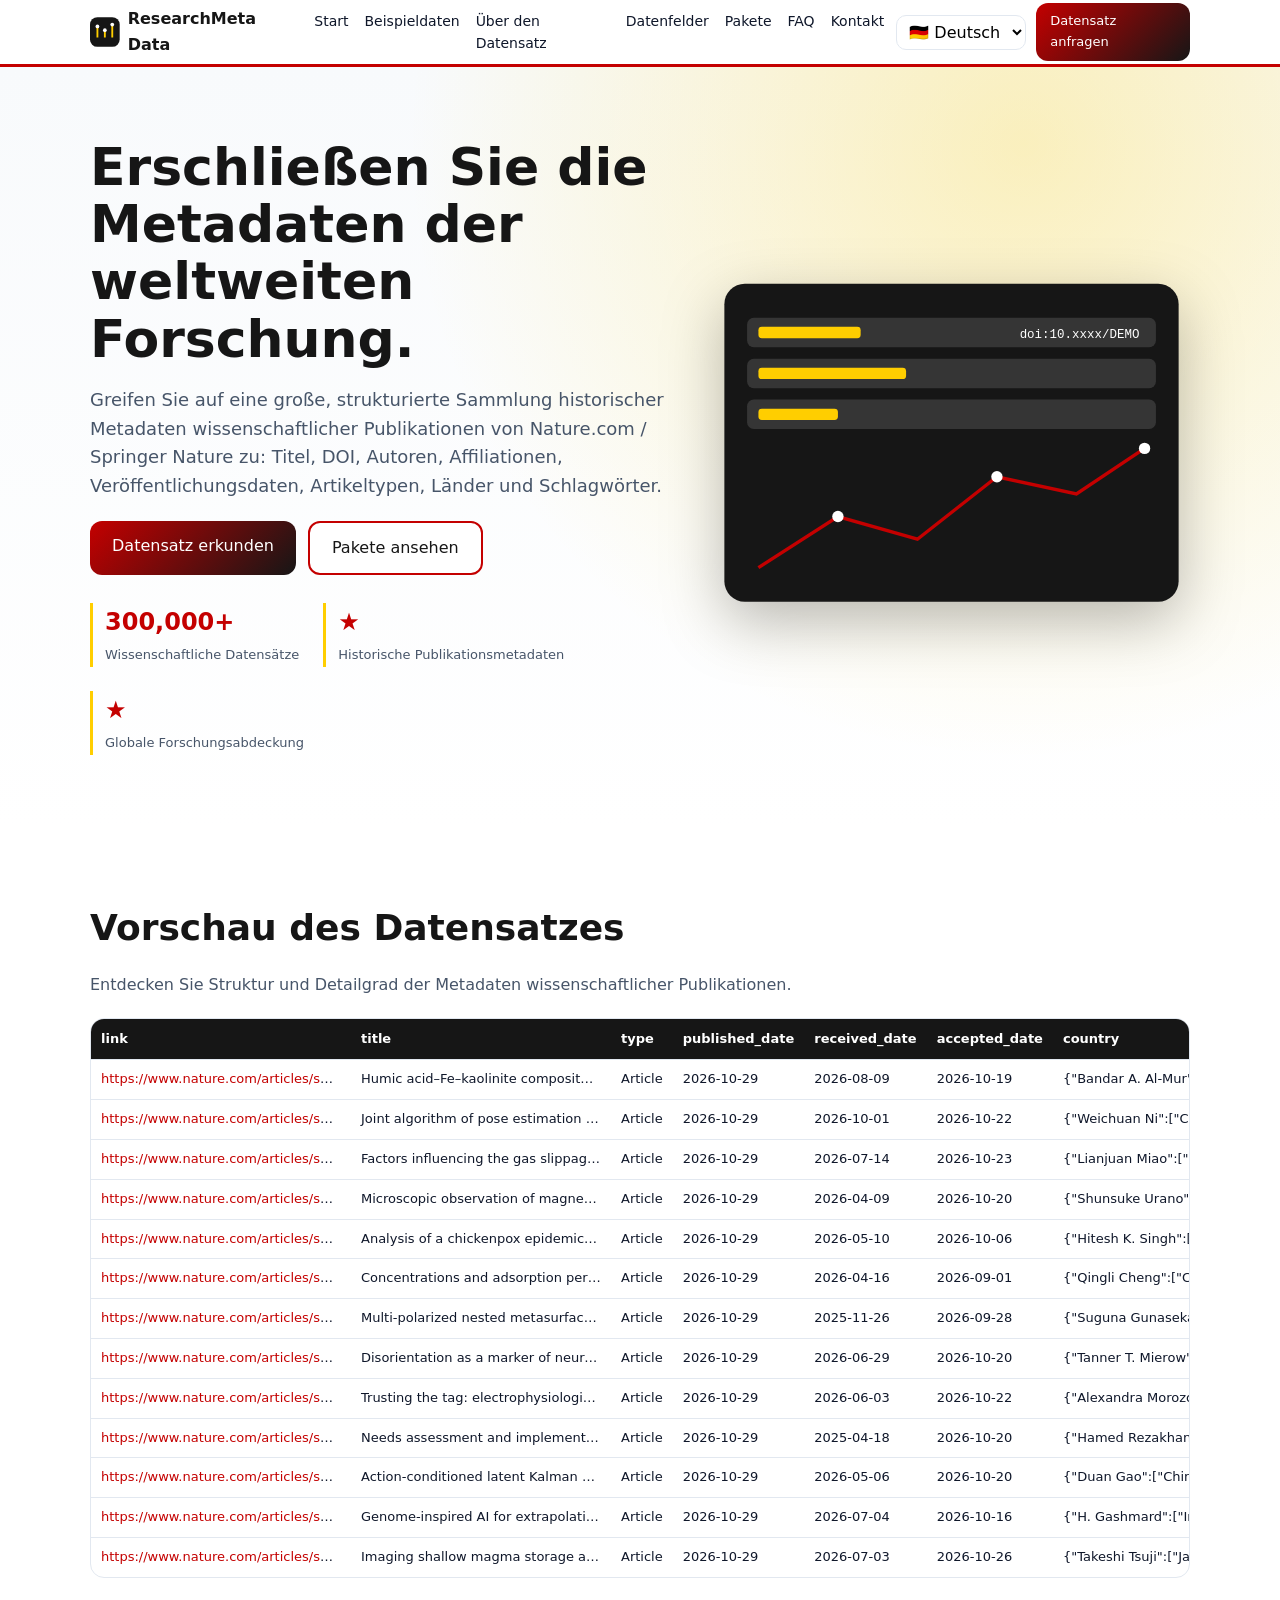
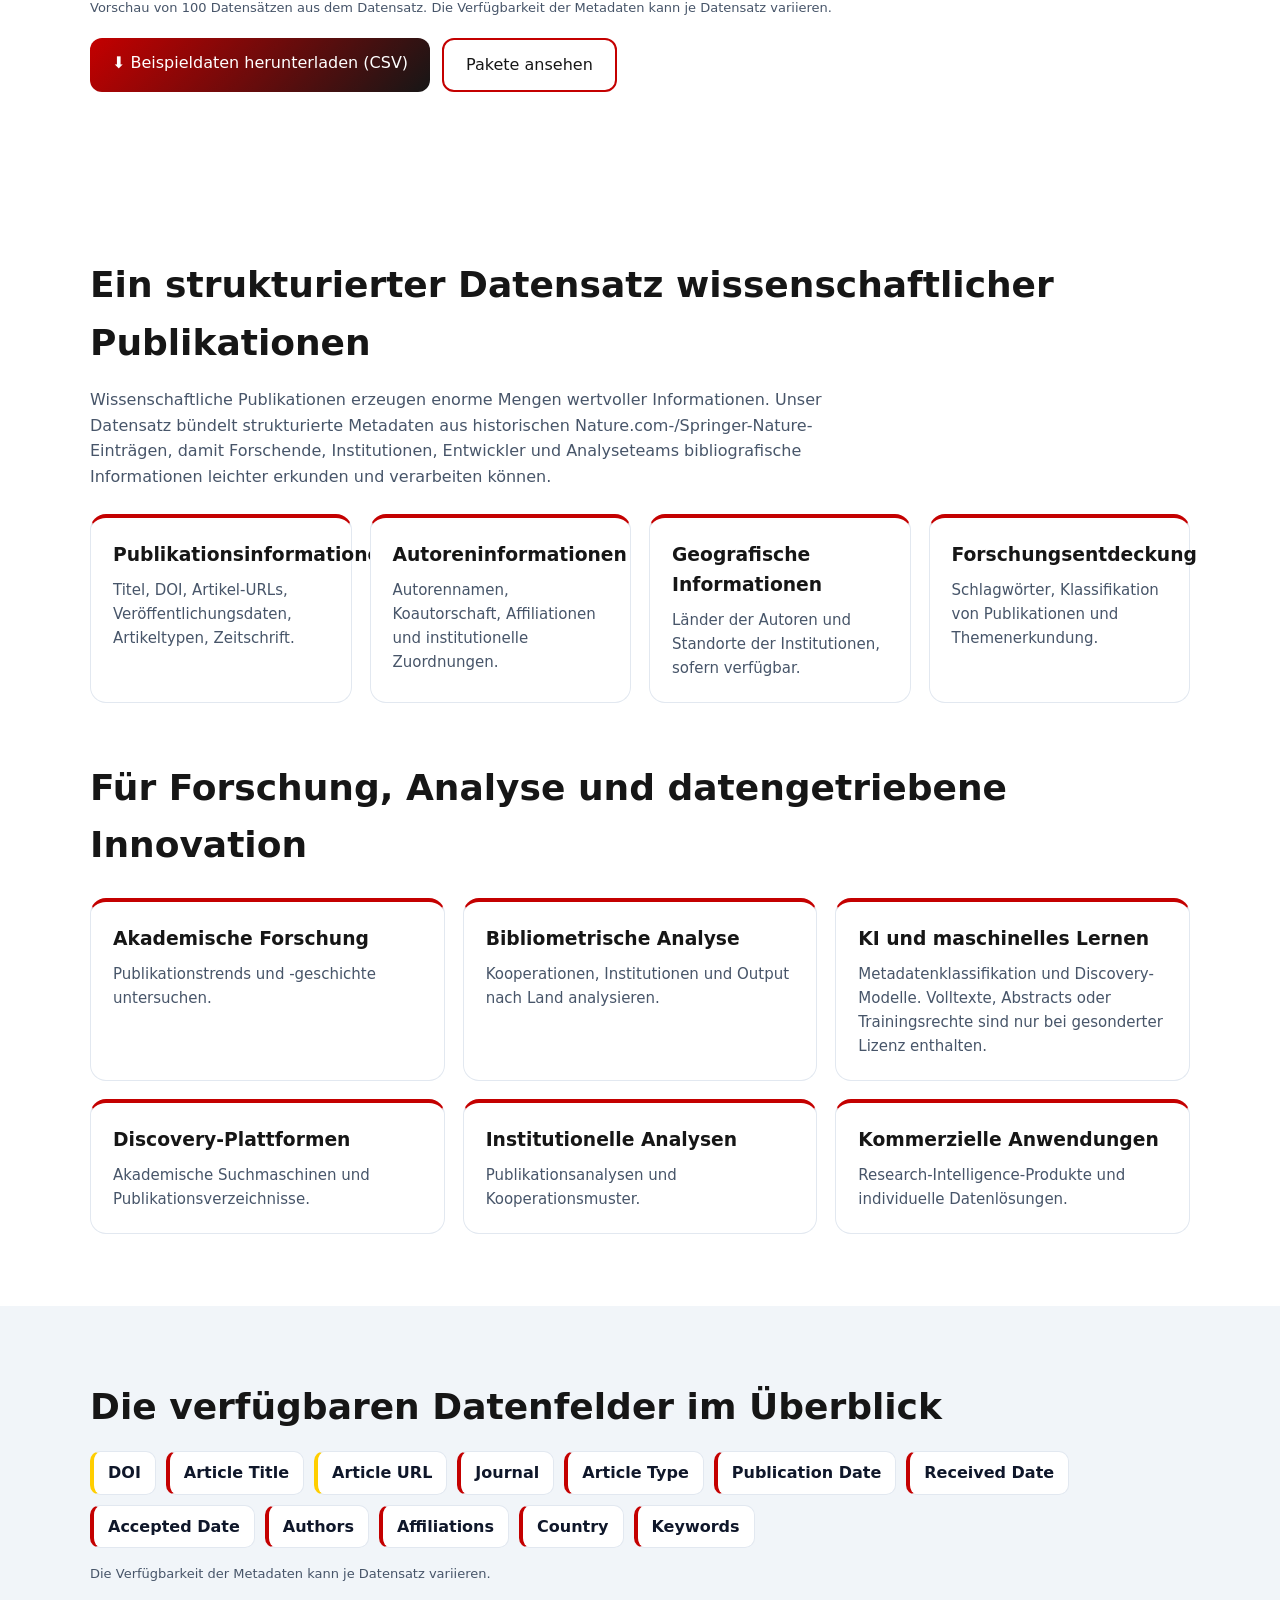
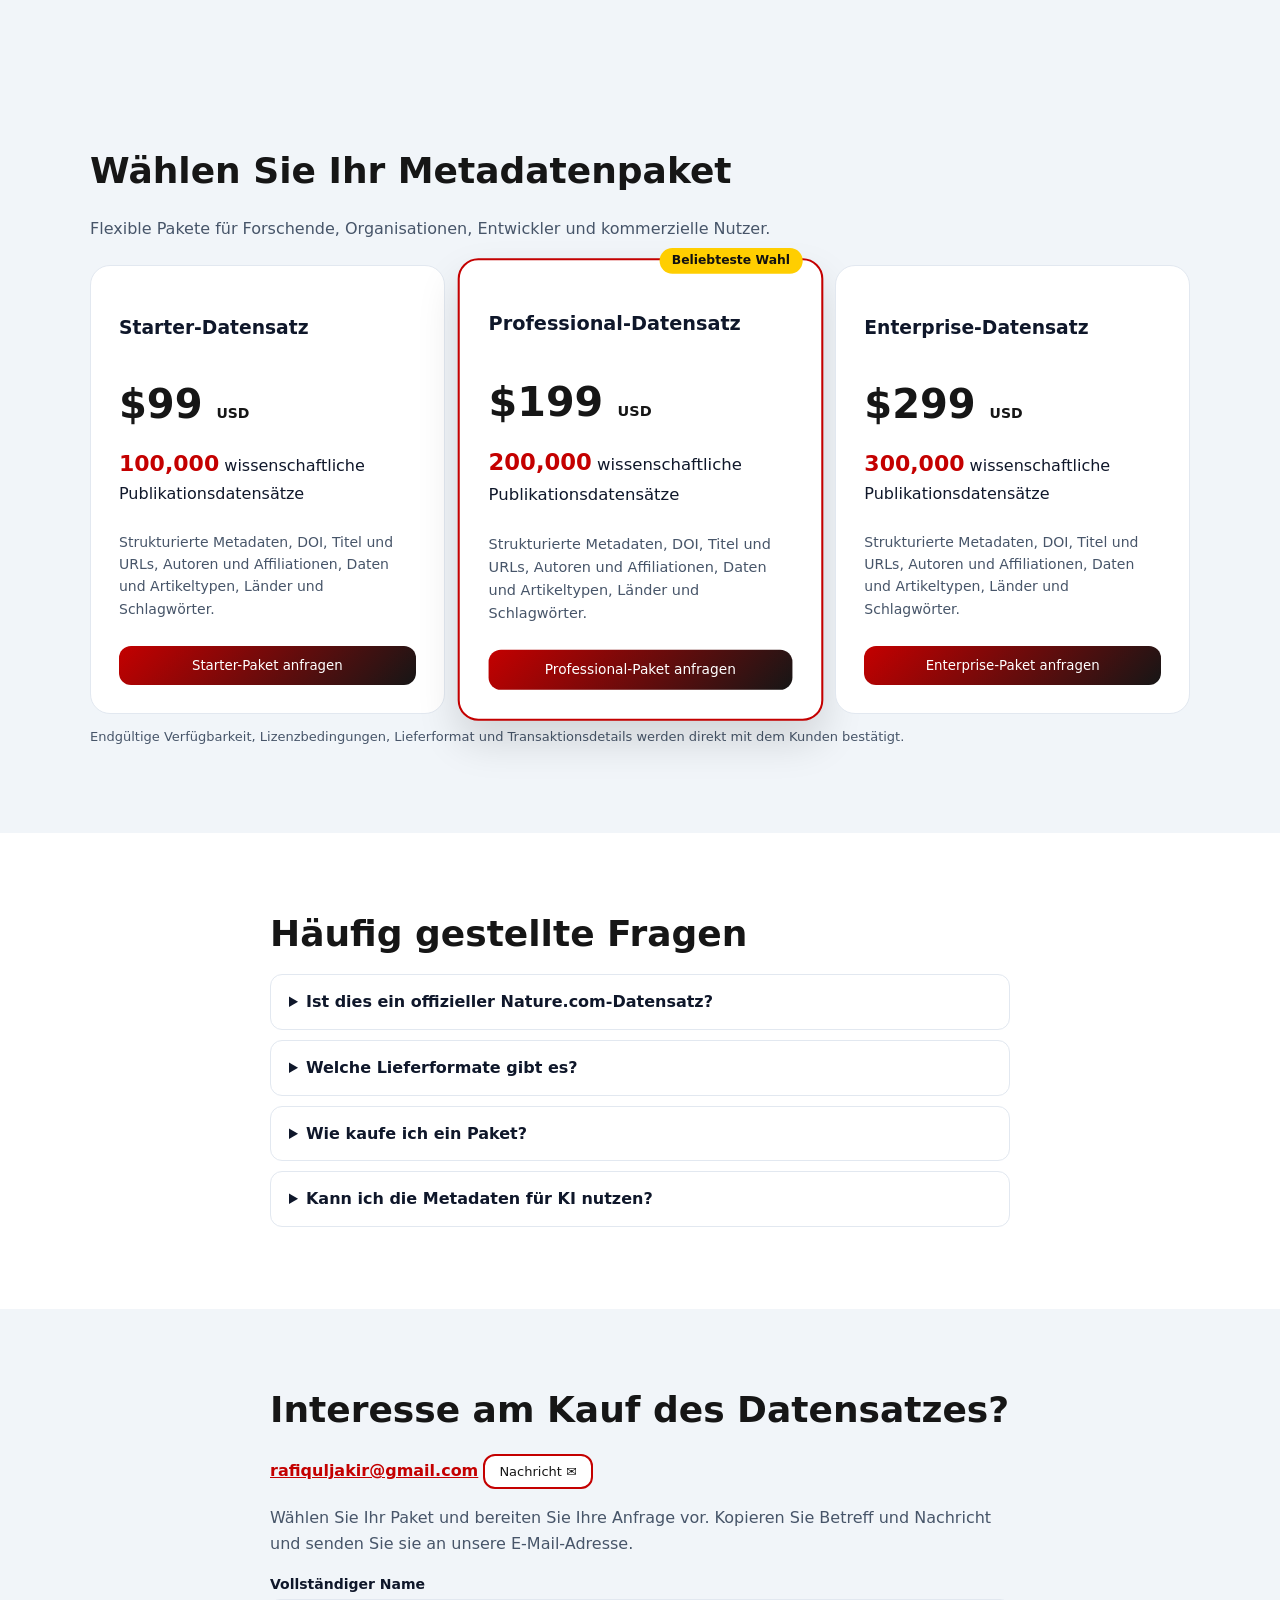
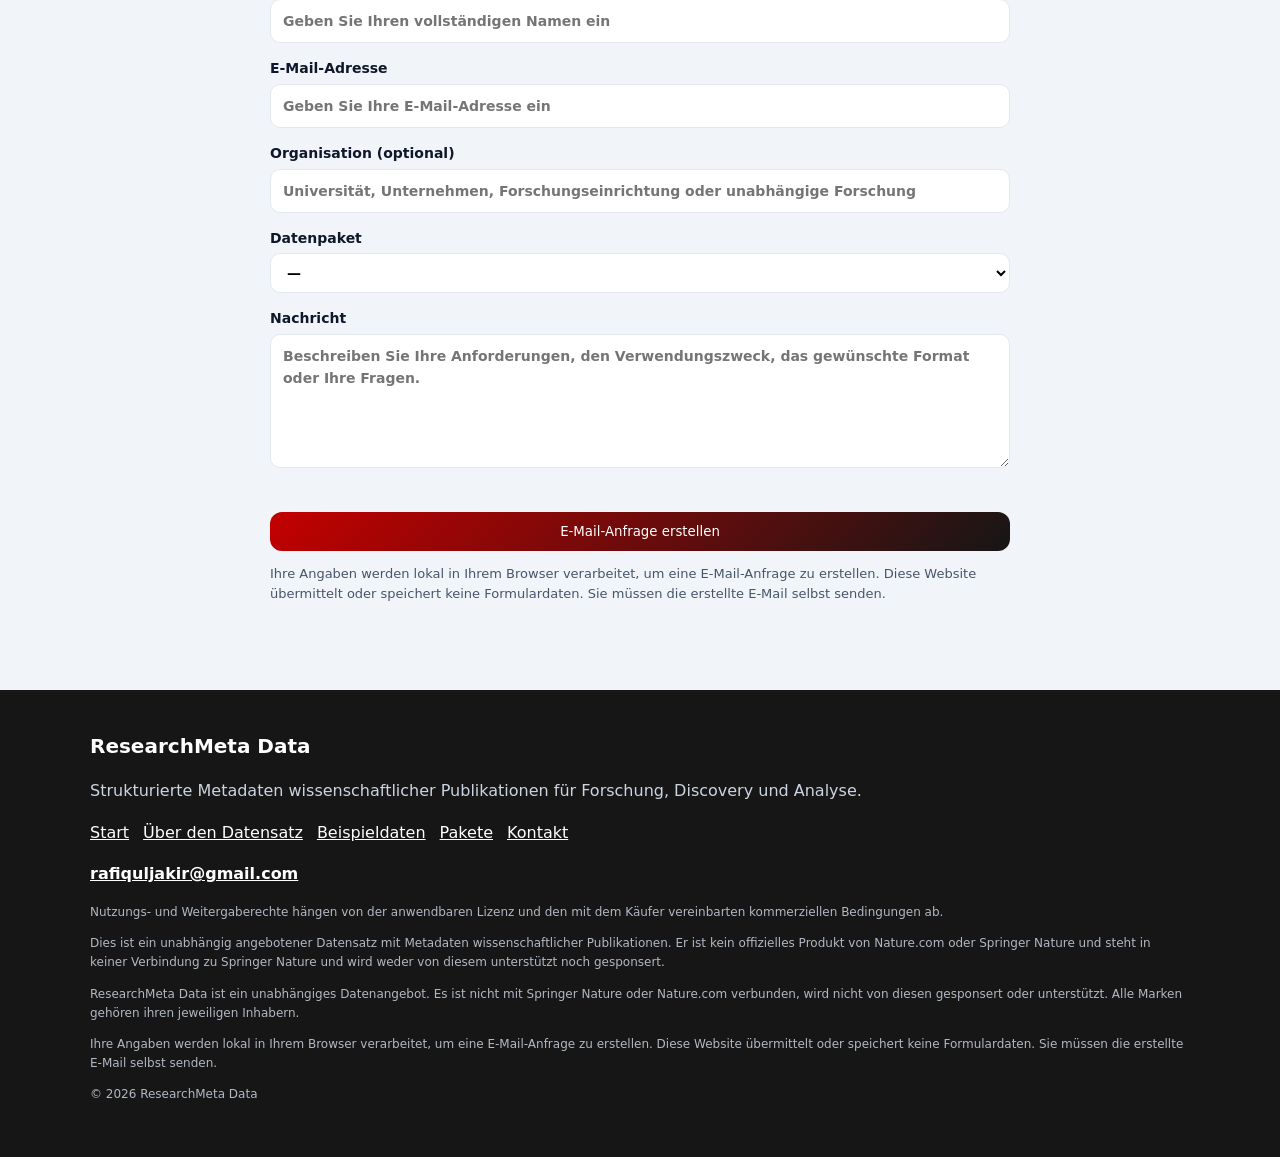
==== commit 3d65ca0b: "update" ====
--- a/de/index.html
+++ b/de/index.html
@@ -1,11 +1,11 @@
 <!DOCTYPE html>
 <html lang="de" data-theme="de"><head><meta charset="utf-8"><meta name="viewport" content="width=device-width,initial-scale=1">
-<title>Nature.com-Metadatensatz | Metadaten wissenschaftlicher Publikationen – ResearchMeta Data</title><meta name="description" content="Unabhängiger Datensatz mit über 300.000 historischen Metadaten wissenschaftlicher Publikationen: DOI, Titel, Autoren, Affiliationen, Länder, Schlagwörter."><meta name="robots" content="index,follow,max-snippet:-1,max-image-preview:large">
-<link rel="canonical" href="https://YOUR-USERNAME.github.io/YOUR-REPO/de/"><link rel="alternate" hreflang="en" href="https://YOUR-USERNAME.github.io/YOUR-REPO/"><link rel="alternate" hreflang="es" href="https://YOUR-USERNAME.github.io/YOUR-REPO/es/"><link rel="alternate" hreflang="fr" href="https://YOUR-USERNAME.github.io/YOUR-REPO/fr/"><link rel="alternate" hreflang="it" href="https://YOUR-USERNAME.github.io/YOUR-REPO/it/"><link rel="alternate" hreflang="de" href="https://YOUR-USERNAME.github.io/YOUR-REPO/de/"><link rel="alternate" hreflang="x-default" href="https://YOUR-USERNAME.github.io/YOUR-REPO/">
-<meta property="og:type" content="website"><meta property="og:title" content="Nature.com-Metadatensatz | Metadaten wissenschaftlicher Publikationen – ResearchMeta Data"><meta property="og:description" content="Unabhängiger Datensatz mit über 300.000 historischen Metadaten wissenschaftlicher Publikationen: DOI, Titel, Autoren, Affiliationen, Länder, Schlagwörter."><meta property="og:url" content="https://YOUR-USERNAME.github.io/YOUR-REPO/de/"><meta property="og:locale" content="de">
-<meta name="twitter:card" content="summary"><meta name="twitter:title" content="Nature.com-Metadatensatz | Metadaten wissenschaftlicher Publikationen – ResearchMeta Data"><meta name="twitter:description" content="Unabhängiger Datensatz mit über 300.000 historischen Metadaten wissenschaftlicher Publikationen: DOI, Titel, Autoren, Affiliationen, Länder, Schlagwörter.">
+<title>Nature.com-Metadatensatz | Metadaten wissenschaftlicher Publikationen – ResearchMeta Data</title><meta name="description" content="Datensatz mit Metadaten wissenschaftlicher Publikationen: über 300.000 Einträge von Nature.com / Springer Nature mit DOI, Titeln, Autoren, Affiliationen, Ländern. CSV-Beispiel."><meta name="keywords" content="Nature.com-Metadatensatz, Datenbank wissenschaftlicher Nature-Artikel, Metadaten wissenschaftlicher Publikationen, Datensatz Forschungsartikel, Metadatenbank wissenschaftlicher Artikel, Datensatz akademischer Publikationen, wissenschaftliche Metadaten, DOI-Datensatz, Forschungspublikationen Datenbank, akademische Forschungsdaten, Datensatz Autorenaffiliationen, bibliometrischer Datensatz, wissenschaftliche Publikationen CSV, Datensatz für Forschungsanalytik, akademische Daten für maschinelles Lernen, Springer-Nature-Metadaten, Datensatz wissenschaftlicher Artikel kaufen, Artikel-Metadaten CSV herunterladen, Daten für bibliometrische Analyse, Forschungsschlagwörter Datensatz, Daten für akademische Suchmaschinen"><meta name="author" content="ResearchMeta Data"><meta name="robots" content="index,follow,max-snippet:-1,max-image-preview:large">
+<link rel="canonical" href="https://rafiqul-jakir.github.io/metadata/de/"><link rel="alternate" hreflang="en" href="https://rafiqul-jakir.github.io/metadata/"><link rel="alternate" hreflang="es" href="https://rafiqul-jakir.github.io/metadata/es/"><link rel="alternate" hreflang="fr" href="https://rafiqul-jakir.github.io/metadata/fr/"><link rel="alternate" hreflang="it" href="https://rafiqul-jakir.github.io/metadata/it/"><link rel="alternate" hreflang="de" href="https://rafiqul-jakir.github.io/metadata/de/"><link rel="alternate" hreflang="x-default" href="https://rafiqul-jakir.github.io/metadata/">
+<meta property="og:type" content="website"><meta property="og:site_name" content="ResearchMeta Data"><meta property="og:title" content="Nature.com-Metadatensatz | Metadaten wissenschaftlicher Publikationen – ResearchMeta Data"><meta property="og:description" content="Datensatz mit Metadaten wissenschaftlicher Publikationen: über 300.000 Einträge von Nature.com / Springer Nature mit DOI, Titeln, Autoren, Affiliationen, Ländern. CSV-Beispiel."><meta property="og:url" content="https://rafiqul-jakir.github.io/metadata/de/"><meta property="og:locale" content="de">
+<meta name="twitter:card" content="summary"><meta name="twitter:title" content="Nature.com-Metadatensatz | Metadaten wissenschaftlicher Publikationen – ResearchMeta Data"><meta name="twitter:description" content="Datensatz mit Metadaten wissenschaftlicher Publikationen: über 300.000 Einträge von Nature.com / Springer Nature mit DOI, Titeln, Autoren, Affiliationen, Ländern. CSV-Beispiel.">
 <link rel="icon" href="../assets/favicon.svg" type="image/svg+xml"><link rel="stylesheet" href="../styles.css">
-<script type="application/ld+json">{"@context": "https://schema.org", "@graph": [{"@type": "Organization", "name": "ResearchMeta Data", "url": "https://YOUR-USERNAME.github.io/YOUR-REPO/de/", "email": "rafiquljakir@gmail.com"}, {"@type": "WebSite", "name": "ResearchMeta Data", "url": "https://YOUR-USERNAME.github.io/YOUR-REPO/de/", "inLanguage": "de"}, {"@type": "Dataset", "name": "Scientific Publication Metadata Dataset", "description": "Unabhängiger Datensatz mit über 300.000 historischen Metadaten wissenschaftlicher Publikationen: DOI, Titel, Autoren, Affiliationen, Länder, Schlagwörter.", "url": "https://YOUR-USERNAME.github.io/YOUR-REPO/de/", "inLanguage": "de", "creator": {"@type": "Organization", "name": "ResearchMeta Data"}, "variableMeasured": ["DOI", "Article Title", "Article URL", "Journal", "Article Type", "Publication Date", "Received Date", "Accepted Date", "Authors", "Affiliations", "Country", "Keywords"]}]}</script></head>
+<script type="application/ld+json">{"@context": "https://schema.org", "@graph": [{"@type": "Organization", "name": "ResearchMeta Data", "url": "https://rafiqul-jakir.github.io/metadata/de/", "email": "rafiquljakir@gmail.com"}, {"@type": "WebSite", "name": "ResearchMeta Data", "url": "https://rafiqul-jakir.github.io/metadata/de/", "inLanguage": "de"}, {"@type": "Dataset", "name": "Scientific Publication Metadata Dataset", "description": "Datensatz mit Metadaten wissenschaftlicher Publikationen: über 300.000 Einträge von Nature.com / Springer Nature mit DOI, Titeln, Autoren, Affiliationen, Ländern. CSV-Beispiel.", "url": "https://rafiqul-jakir.github.io/metadata/de/", "inLanguage": "de", "keywords": ["Nature.com-Metadatensatz", "Datenbank wissenschaftlicher Nature-Artikel", "Metadaten wissenschaftlicher Publikationen", "Datensatz Forschungsartikel", "Metadatenbank wissenschaftlicher Artikel", "Datensatz akademischer Publikationen", "wissenschaftliche Metadaten", "DOI-Datensatz", "Forschungspublikationen Datenbank", "akademische Forschungsdaten", "Datensatz Autorenaffiliationen", "bibliometrischer Datensatz", "wissenschaftliche Publikationen CSV", "Datensatz für Forschungsanalytik", "akademische Daten für maschinelles Lernen", "Springer-Nature-Metadaten", "Datensatz wissenschaftlicher Artikel kaufen", "Artikel-Metadaten CSV herunterladen", "Daten für bibliometrische Analyse", "Forschungsschlagwörter Datensatz", "Daten für akademische Suchmaschinen"], "creator": {"@type": "Organization", "name": "ResearchMeta Data"}, "variableMeasured": ["DOI", "Article Title", "Article URL", "Journal", "Article Type", "Publication Date", "Received Date", "Accepted Date", "Authors", "Affiliations", "Country", "Keywords"]}]}</script></head>
 <body><a class="skip" href="#about">Skip to content</a>
 <header class="nav"><div class="wrap bar"><a class="brand" href="#home"><svg width="30" height="30" viewBox="0 0 32 32" aria-hidden="true"><rect width="32" height="32" rx="8" fill="var(--b)"/><g fill="none" stroke="var(--c)" stroke-width="2"><path d="M8 22V10M16 22V14M24 22V8"/></g><circle cx="8" cy="10" r="2" fill="#fff"/><circle cx="16" cy="14" r="2" fill="#fff"/><circle cx="24" cy="8" r="2" fill="#fff"/></svg>ResearchMeta Data</a>
 <nav id="menu" aria-label="Main"><a href="#home">Start</a><a href="#sample">Beispieldaten</a><a href="#about">Über den Datensatz</a><a href="#fields">Datenfelder</a><a href="#packages">Pakete</a><a href="#faq">FAQ</a><a href="#contact">Kontakt</a></nav>
@@ -18,11 +18,11 @@
 <section id="about" class="sec"><div class="wrap"><h2>Ein strukturierter Datensatz wissenschaftlicher Publikationen</h2><p class="sub">Wissenschaftliche Publikationen erzeugen enorme Mengen wertvoller Informationen. Unser Datensatz bündelt strukturierte Metadaten aus historischen Nature.com-/Springer-Nature-Einträgen, damit Forschende, Institutionen, Entwickler und Analyseteams bibliografische Informationen leichter erkunden und verarbeiten können.</p><div class="grid4"><article class="card"><h3>Publikationsinformationen</h3><p>Titel, DOI, Artikel-URLs, Veröffentlichungsdaten, Artikeltypen, Zeitschrift.</p></article><article class="card"><h3>Autoreninformationen</h3><p>Autorennamen, Koautorschaft, Affiliationen und institutionelle Zuordnungen.</p></article><article class="card"><h3>Geografische Informationen</h3><p>Länder der Autoren und Standorte der Institutionen, sofern verfügbar.</p></article><article class="card"><h3>Forschungsentdeckung</h3><p>Schlagwörter, Klassifikation von Publikationen und Themenerkundung.</p></article></div>
 <h2 class="mt">Für Forschung, Analyse und datengetriebene Innovation</h2><div class="grid3"><article class="card"><h3>Akademische Forschung</h3><p>Publikationstrends und -geschichte untersuchen.</p></article><article class="card"><h3>Bibliometrische Analyse</h3><p>Kooperationen, Institutionen und Output nach Land analysieren.</p></article><article class="card"><h3>KI und maschinelles Lernen</h3><p>Metadatenklassifikation und Discovery-Modelle. Volltexte, Abstracts oder Trainingsrechte sind nur bei gesonderter Lizenz enthalten.</p></article><article class="card"><h3>Discovery-Plattformen</h3><p>Akademische Suchmaschinen und Publikationsverzeichnisse.</p></article><article class="card"><h3>Institutionelle Analysen</h3><p>Publikationsanalysen und Kooperationsmuster.</p></article><article class="card"><h3>Kommerzielle Anwendungen</h3><p>Research-Intelligence-Produkte und individuelle Datenlösungen.</p></article></div></div></section>
 <section id="fields" class="sec alt"><div class="wrap"><h2>Die verfügbaren Datenfelder im Überblick</h2><ul class="chips"><li class="f-id">DOI</li><li class="f-text">Article Title</li><li class="f-link">Article URL</li><li class="f-text">Journal</li><li class="f-text">Article Type</li><li class="f-date">Publication Date</li><li class="f-date">Received Date</li><li class="f-date">Accepted Date</li><li class="f-people">Authors</li><li class="f-people">Affiliations</li><li class="f-geo">Country</li><li class="f-text">Keywords</li></ul><p class="note">Die Verfügbarkeit der Metadaten kann je Datensatz variieren.</p></div></section>
-<section id="packages" class="sec alt"><div class="wrap"><h2>Wählen Sie Ihr Metadatenpaket</h2><p class="sub">Flexible Pakete für Forschende, Organisationen, Entwickler und kommerzielle Nutzer.</p><div class="grid3 pr"><article class="price"><h3>Starter-Datensatz</h3><div class="amt">$1,000 <small>USD</small></div><div class="recs"><b>100,000</b> wissenschaftliche Publikationsdatensätze</div><p>Strukturierte Metadaten, DOI, Titel und URLs, Autoren und Affiliationen, Daten und Artikeltypen, Länder und Schlagwörter.</p><button class="btn" data-pkg="s">Starter-Paket anfragen</button></article><article class="price pop"><span class="badge">Beliebteste Wahl</span><h3>Professional-Datensatz</h3><div class="amt">$1,500 <small>USD</small></div><div class="recs"><b>200,000</b> wissenschaftliche Publikationsdatensätze</div><p>Strukturierte Metadaten, DOI, Titel und URLs, Autoren und Affiliationen, Daten und Artikeltypen, Länder und Schlagwörter.</p><button class="btn" data-pkg="p">Professional-Paket anfragen</button></article><article class="price"><h3>Enterprise-Datensatz</h3><div class="amt">$2,000 <small>USD</small></div><div class="recs"><b>300,000</b> wissenschaftliche Publikationsdatensätze</div><p>Strukturierte Metadaten, DOI, Titel und URLs, Autoren und Affiliationen, Daten und Artikeltypen, Länder und Schlagwörter.</p><button class="btn" data-pkg="e">Enterprise-Paket anfragen</button></article></div><p class="note">Endgültige Verfügbarkeit, Lizenzbedingungen, Lieferformat und Transaktionsdetails werden direkt mit dem Kunden bestätigt.</p></div></section>
+<section id="packages" class="sec alt"><div class="wrap"><h2>Wählen Sie Ihr Metadatenpaket</h2><p class="sub">Flexible Pakete für Forschende, Organisationen, Entwickler und kommerzielle Nutzer.</p><div class="grid3 pr"><article class="price"><h3>Starter-Datensatz</h3><div class="amt">$99 <small>USD</small></div><div class="recs"><b>100,000</b> wissenschaftliche Publikationsdatensätze</div><p>Strukturierte Metadaten, DOI, Titel und URLs, Autoren und Affiliationen, Daten und Artikeltypen, Länder und Schlagwörter.</p><button class="btn" data-pkg="s">Starter-Paket anfragen</button></article><article class="price pop"><span class="badge">Beliebteste Wahl</span><h3>Professional-Datensatz</h3><div class="amt">$199 <small>USD</small></div><div class="recs"><b>200,000</b> wissenschaftliche Publikationsdatensätze</div><p>Strukturierte Metadaten, DOI, Titel und URLs, Autoren und Affiliationen, Daten und Artikeltypen, Länder und Schlagwörter.</p><button class="btn" data-pkg="p">Professional-Paket anfragen</button></article><article class="price"><h3>Enterprise-Datensatz</h3><div class="amt">$299 <small>USD</small></div><div class="recs"><b>300,000</b> wissenschaftliche Publikationsdatensätze</div><p>Strukturierte Metadaten, DOI, Titel und URLs, Autoren und Affiliationen, Daten und Artikeltypen, Länder und Schlagwörter.</p><button class="btn" data-pkg="e">Enterprise-Paket anfragen</button></article></div><p class="note">Endgültige Verfügbarkeit, Lizenzbedingungen, Lieferformat und Transaktionsdetails werden direkt mit dem Kunden bestätigt.</p></div></section>
 <section id="faq" class="sec"><div class="wrap narrow"><h2>Häufig gestellte Fragen</h2><details><summary>Ist dies ein offizieller Nature.com-Datensatz?</summary><p>Nein. Es ist ein unabhängig angebotener Metadatensatz ohne Verbindung zu Springer Nature.</p></details><details><summary>Welche Lieferformate gibt es?</summary><p>Das gewünschte Format kann während der Anfrage besprochen werden.</p></details><details><summary>Wie kaufe ich ein Paket?</summary><p>Wählen Sie ein Paket, erstellen Sie die Anfrage im Kontaktbereich und senden Sie sie selbst aus Ihrem E-Mail-Programm. Es wird nichts automatisch gesendet.</p></details><details><summary>Kann ich die Metadaten für KI nutzen?</summary><p>Die Metadaten können Klassifikations- und Discovery-Experimente unterstützen. Die Rechte hängen von der vereinbarten Lizenz ab.</p></details></div></section>
 <section id="contact" class="sec alt"><div class="wrap narrow"><h2>Interesse am Kauf des Datensatzes?</h2><p class="sub"><a class="mail" href="mailto:rafiquljakir@gmail.com">rafiquljakir@gmail.com</a> <button class="btn ghost sm" id="cpmail" type="button">Nachricht ✉</button></p><p class="sub">Wählen Sie Ihr Paket und bereiten Sie Ihre Anfrage vor. Kopieren Sie Betreff und Nachricht und senden Sie sie an unsere E-Mail-Adresse.</p>
 <div id="f" class="form"><label>Vollständiger Name<input id="n" required placeholder="Geben Sie Ihren vollständigen Namen ein" autocomplete="name"></label><label>E-Mail-Adresse<input id="e" type="email" required placeholder="Geben Sie Ihre E-Mail-Adresse ein" autocomplete="email"></label>
-<label>Organisation (optional)<input id="o" placeholder="Universität, Unternehmen, Forschungseinrichtung oder unabhängige Forschung"></label><label>Datenpaket<select id="p"><option value="">—</option><option value="s">Starter-Datensatz — 100.000 Datensätze — 1.000 $</option><option value="p">Professional-Datensatz — 200.000 Datensätze — 1.500 $</option><option value="e">Enterprise-Datensatz — 300.000 Datensätze — 2.000 $</option><option value="c">Anfrage für individuellen Datensatz</option></select></label>
+<label>Organisation (optional)<input id="o" placeholder="Universität, Unternehmen, Forschungseinrichtung oder unabhängige Forschung"></label><label>Datenpaket<select id="p"><option value="">—</option><option value="s">Starter-Datensatz — 100.000 Datensätze — 99 $</option><option value="p">Professional-Datensatz — 200.000 Datensätze — 199 $</option><option value="e">Enterprise-Datensatz — 300.000 Datensätze — 299 $</option><option value="c">Anfrage für individuellen Datensatz</option></select></label>
 <label>Nachricht<textarea id="m" rows="5" placeholder="Beschreiben Sie Ihre Anforderungen, den Verwendungszweck, das gewünschte Format oder Ihre Fragen."></textarea></label><p id="err" class="err" role="alert"></p><button class="btn" id="gen" type="button">E-Mail-Anfrage erstellen</button></div>
 <p class="note">Ihre Angaben werden lokal in Ihrem Browser verarbeitet, um eine E-Mail-Anfrage zu erstellen. Diese Website übermittelt oder speichert keine Formulardaten. Sie müssen die erstellte E-Mail selbst senden.</p>
 <div id="out" class="mailcard" hidden><p><b>An:</b> rafiquljakir@gmail.com</p><p><b>Betreff:</b></p><pre id="os" tabindex="0"></pre><p><b>Nachricht:</b></p><pre id="ob" tabindex="0"></pre>
@@ -30,5 +30,5 @@
 </main>
 <footer class="foot"><div class="wrap"><b>ResearchMeta Data</b><p>Strukturierte Metadaten wissenschaftlicher Publikationen für Forschung, Discovery und Analyse.</p><nav><a href="#home">Start</a><a href="#about">Über den Datensatz</a><a href="#sample">Beispieldaten</a><a href="#packages">Pakete</a><a href="#contact">Kontakt</a></nav>
 <p><a class="mail" href="mailto:rafiquljakir@gmail.com">rafiquljakir@gmail.com</a></p><p class="small" id="licence">Nutzungs- und Weitergaberechte hängen von der anwendbaren Lizenz und den mit dem Käufer vereinbarten kommerziellen Bedingungen ab.</p><p class="small">Dies ist ein unabhängig angebotener Datensatz mit Metadaten wissenschaftlicher Publikationen. Er ist kein offizielles Produkt von Nature.com oder Springer Nature und steht in keiner Verbindung zu Springer Nature und wird weder von diesem unterstützt noch gesponsert.</p><p class="small">ResearchMeta Data ist ein unabhängiges Datenangebot. Es ist nicht mit Springer Nature oder Nature.com verbunden, wird nicht von diesen gesponsert oder unterstützt. Alle Marken gehören ihren jeweiligen Inhabern.</p><p class="small">Ihre Angaben werden lokal in Ihrem Browser verarbeitet, um eine E-Mail-Anfrage zu erstellen. Diese Website übermittelt oder speichert keine Formulardaten. Sie müssen die erstellte E-Mail selbst senden.</p><p class="small">© <span id="yr">2026</span> ResearchMeta Data</p></div></footer>
-<script type="application/json" id="i18n">{"dm": "Ich möchte weitere Informationen zu diesem Datenpaket erhalten, einschließlich Beispieldaten, Lieferformat, Lizenzbedingungen und Kaufablauf.", "subj": ["Kaufanfrage Datensatz – Starter (100.000 Datensätze)", "Kaufanfrage Datensatz – Professional (200.000 Datensätze)", "Kaufanfrage Datensatz – Enterprise (300.000 Datensätze)", "Kaufanfrage Datensatz – Individueller Datensatz"], "body": "Sehr geehrtes ResearchMeta-Data-Team,\n\nich interessiere mich für den Kauf Ihres Datensatzes mit Metadaten wissenschaftlicher Publikationen.\n\nMeine Angaben:\n\nVollständiger Name: {name}\nE-Mail-Adresse: {email}\nOrganisation: {org}\nGewähltes Paket: {pkg}\nPaketpreis: {price}\n\nNachricht:\n\n{msg}\n\nIch bitte um weitere Informationen zu Verfügbarkeit, Lizenzbedingungen, Lieferformat und Kaufablauf.\n\nVielen Dank für Ihre Zeit.\n\nMit freundlichen Grüßen\n{name}", "errs": ["Bitte geben Sie Ihren vollständigen Namen ein.", "Bitte geben Sie eine gültige E-Mail-Adresse ein.", "Bitte wählen Sie ein Paket."], "ok": "Erfolgreich kopiert!", "fail": "Kopieren fehlgeschlagen. Markieren Sie den Text und kopieren Sie ihn manuell.", "none": "Keine Angabe", "custom": "Individuelles Angebot", "opts": ["Starter-Datensatz — 100.000 Datensätze — 1.000 $", "Professional-Datensatz — 200.000 Datensätze — 1.500 $", "Enterprise-Datensatz — 300.000 Datensätze — 2.000 $", "Anfrage für individuellen Datensatz"], "email": "rafiquljakir@gmail.com"}</script>
+<script type="application/json" id="i18n">{"dm": "Ich möchte weitere Informationen zu diesem Datenpaket erhalten, einschließlich Beispieldaten, Lieferformat, Lizenzbedingungen und Kaufablauf.", "subj": ["Kaufanfrage Datensatz – Starter (100.000 Datensätze)", "Kaufanfrage Datensatz – Professional (200.000 Datensätze)", "Kaufanfrage Datensatz – Enterprise (300.000 Datensätze)", "Kaufanfrage Datensatz – Individueller Datensatz"], "body": "Sehr geehrtes ResearchMeta-Data-Team,\n\nich interessiere mich für den Kauf Ihres Datensatzes mit Metadaten wissenschaftlicher Publikationen.\n\nMeine Angaben:\n\nVollständiger Name: {name}\nE-Mail-Adresse: {email}\nOrganisation: {org}\nGewähltes Paket: {pkg}\nPaketpreis: {price}\n\nNachricht:\n\n{msg}\n\nIch bitte um weitere Informationen zu Verfügbarkeit, Lizenzbedingungen, Lieferformat und Kaufablauf.\n\nVielen Dank für Ihre Zeit.\n\nMit freundlichen Grüßen\n{name}", "errs": ["Bitte geben Sie Ihren vollständigen Namen ein.", "Bitte geben Sie eine gültige E-Mail-Adresse ein.", "Bitte wählen Sie ein Paket."], "ok": "Erfolgreich kopiert!", "fail": "Kopieren fehlgeschlagen. Markieren Sie den Text und kopieren Sie ihn manuell.", "none": "Keine Angabe", "custom": "Individuelles Angebot", "opts": ["Starter-Datensatz — 100.000 Datensätze — 99 $", "Professional-Datensatz — 200.000 Datensätze — 199 $", "Enterprise-Datensatz — 300.000 Datensätze — 299 $", "Anfrage für individuellen Datensatz"], "email": "rafiquljakir@gmail.com"}</script>
 <script src="../data.js" defer></script><script src="../script.js" defer></script></body></html>
